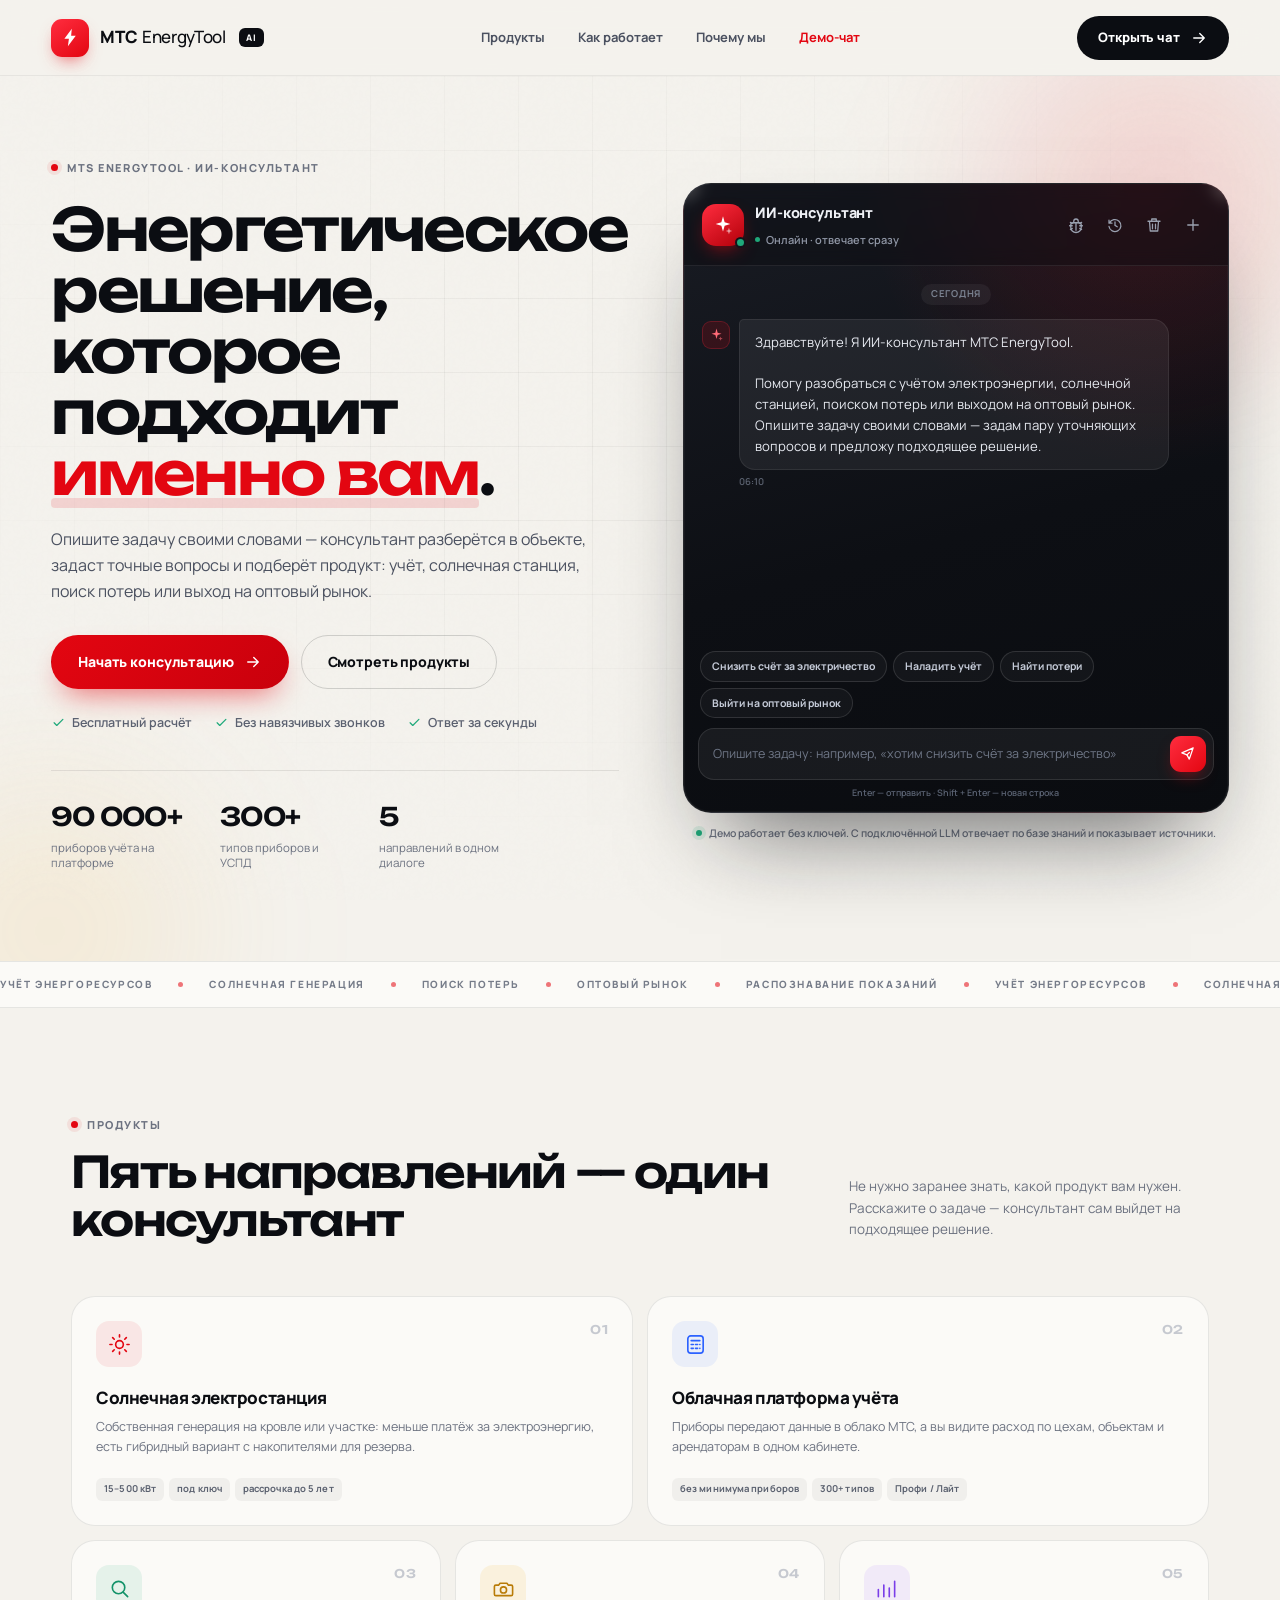
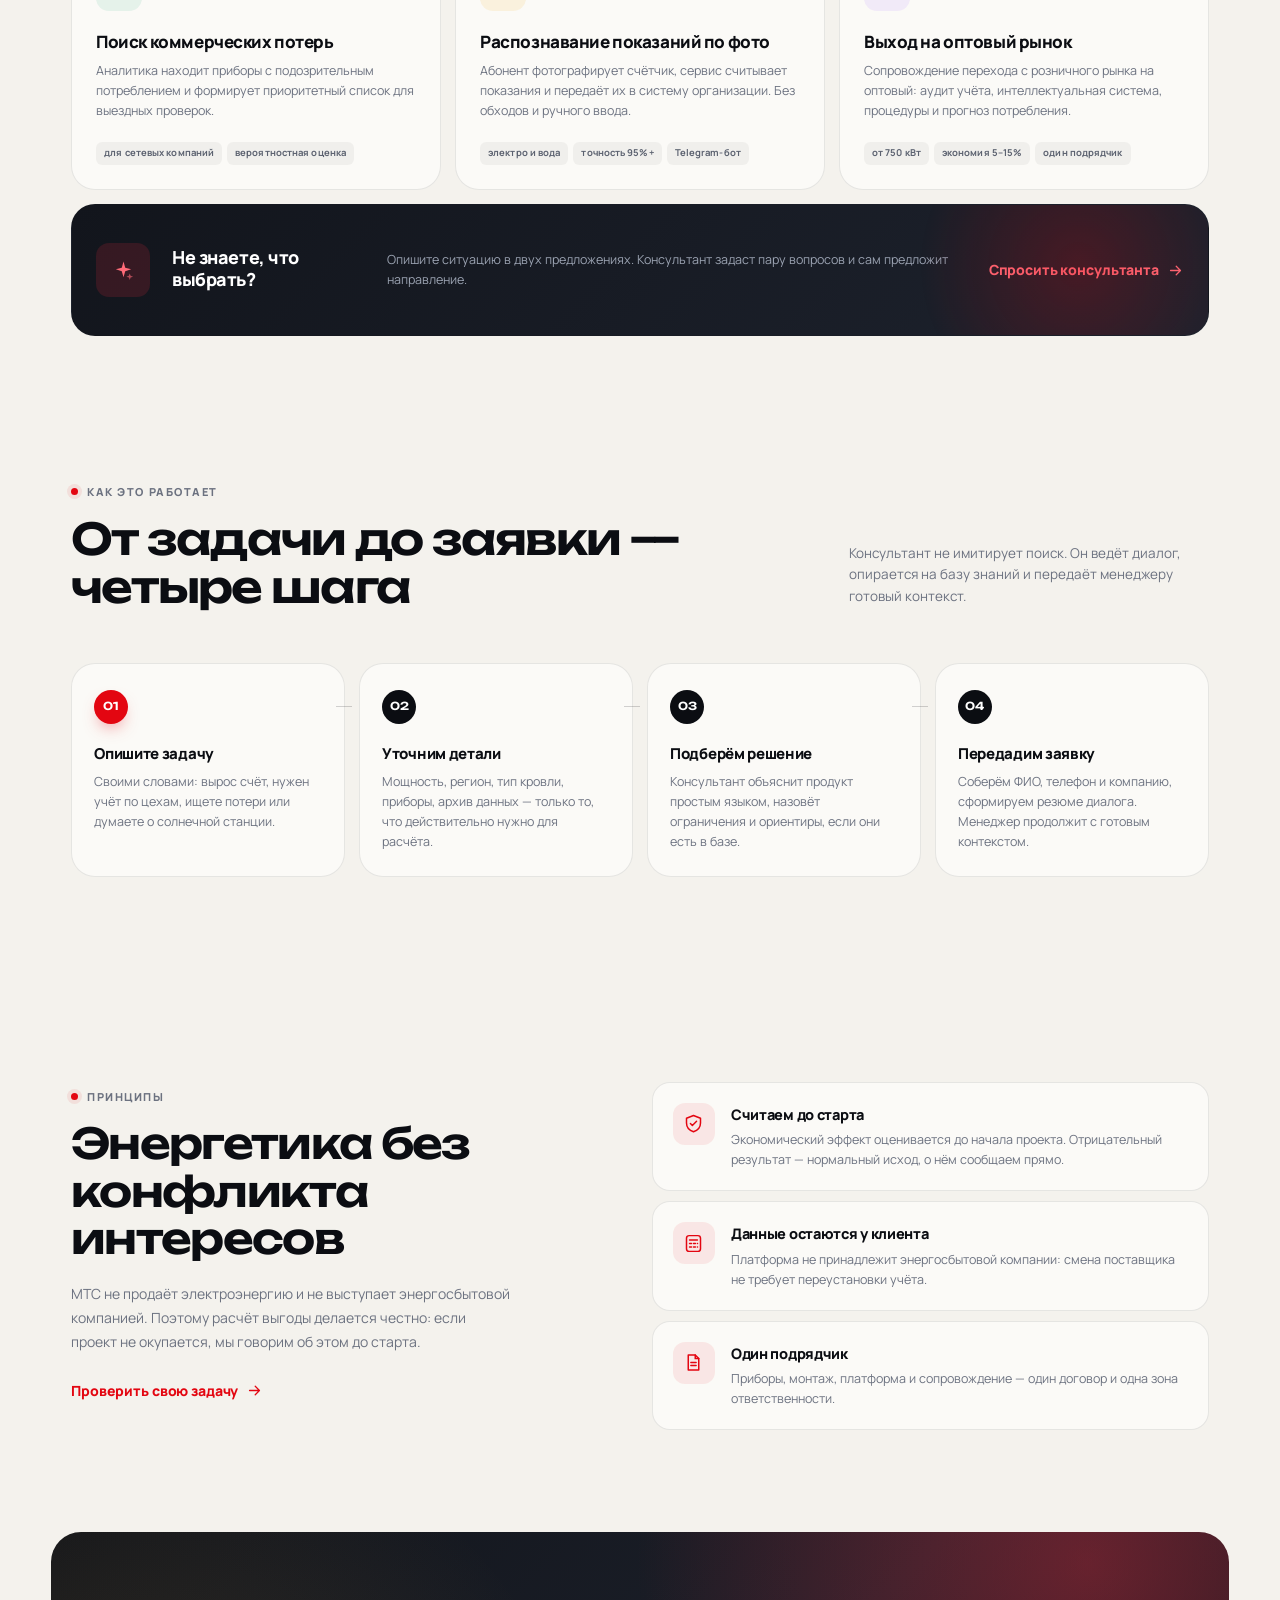
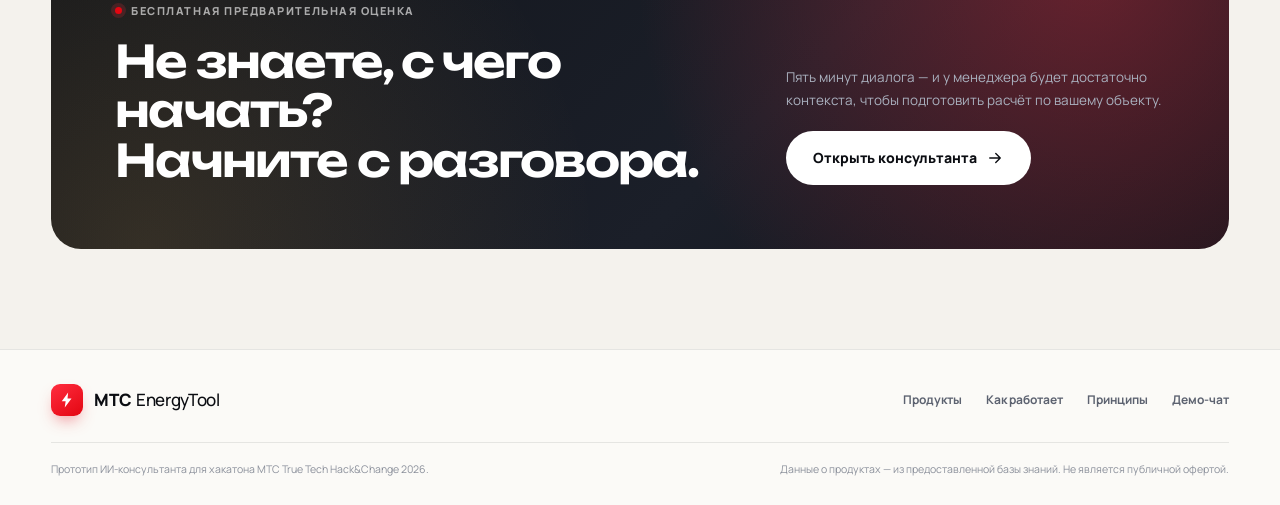
==== static/index.html @ efbfbfdb "feat: context-aware lead escalation (needs_specialist) + clear-history button + no-cache headers for" ====
<!DOCTYPE html>
<html lang="ru">
<head>
  <meta charset="UTF-8" />
  <meta name="viewport" content="width=device-width, initial-scale=1.0" />
  <meta name="theme-color" content="#0b0d12" />
  <meta name="description" content="ИИ-консультант МТС EnergyTool: подберёт решение по учёту, солнечной генерации, потерям и оптовому рынку и передаст заявку инженеру." />
  <title>МТС EnergyTool — ИИ-консультант для сайта</title>
  <link rel="preconnect" href="https://fonts.googleapis.com" />
  <link rel="preconnect" href="https://fonts.gstatic.com" crossorigin />
  <link href="https://fonts.googleapis.com/css2?family=Manrope:wght@400;500;600;700;800&family=Unbounded:wght@500;600;700&display=swap" rel="stylesheet" />
  <link rel="stylesheet" href="/static/styles.css?v=2" />
  <link rel="icon" href="data:image/svg+xml,%3Csvg xmlns='http://www.w3.org/2000/svg' viewBox='0 0 64 64'%3E%3Crect width='64' height='64' rx='16' fill='%23E30611'/%3E%3Cpath d='M35 10 18 36h11l-2 18 19-28H34l1-16Z' fill='white'/%3E%3C/svg%3E" />
</head>
<body>
  <svg class="svg-sprite" aria-hidden="true">
    <symbol id="i-spark" viewBox="0 0 24 24"><path d="M12 2.5 13.8 9l6.2 1.8-6.2 1.9L12 19l-1.8-6.3L4 10.8 10.2 9 12 2.5Z" fill="currentColor"/><path d="m18.5 15 .9 2.6 2.6.9-2.6.9-.9 2.6-.9-2.6-2.6-.9 2.6-.9.9-2.6Z" fill="currentColor" opacity=".6"/></symbol>
    <symbol id="i-arrow" viewBox="0 0 24 24"><path d="M5 12h14M13 6l6 6-6 6" fill="none" stroke="currentColor" stroke-width="1.8" stroke-linecap="round" stroke-linejoin="round"/></symbol>
    <symbol id="i-send" viewBox="0 0 24 24"><path d="m4 11 16-7-5.5 16-3.2-6.1L4 11Z" fill="none" stroke="currentColor" stroke-width="1.8" stroke-linejoin="round"/><path d="m11.3 13.9 3.4-3.4" fill="none" stroke="currentColor" stroke-width="1.8" stroke-linecap="round"/></symbol>
    <symbol id="i-sun" viewBox="0 0 24 24"><circle cx="12" cy="12" r="4" fill="none" stroke="currentColor" stroke-width="1.7"/><path d="M12 2v2.2M12 19.8V22M2 12h2.2M19.8 12H22M4.9 4.9l1.6 1.6M17.5 17.5l1.6 1.6M19.1 4.9l-1.6 1.6M6.5 17.5l-1.6 1.6" fill="none" stroke="currentColor" stroke-width="1.7" stroke-linecap="round"/></symbol>
    <symbol id="i-meter" viewBox="0 0 24 24"><rect x="4" y="3" width="16" height="18" rx="3" fill="none" stroke="currentColor" stroke-width="1.7"/><path d="M7.5 8h9M7.5 12h2.2M12 12h2.2M16.5 12h.1M7.5 16h2.2M12 16h2.2M16.5 16h.1" fill="none" stroke="currentColor" stroke-width="1.7" stroke-linecap="round"/></symbol>
    <symbol id="i-search" viewBox="0 0 24 24"><circle cx="11" cy="11" r="6.5" fill="none" stroke="currentColor" stroke-width="1.7"/><path d="m16 16 4.5 4.5" fill="none" stroke="currentColor" stroke-width="1.7" stroke-linecap="round"/></symbol>
    <symbol id="i-camera" viewBox="0 0 24 24"><path d="M4 8.5h3l1.4-2h7.2l1.4 2h3a1.5 1.5 0 0 1 1.5 1.5v8A1.5 1.5 0 0 1 20 19.5H4A1.5 1.5 0 0 1 2.5 18v-8A1.5 1.5 0 0 1 4 8.5Z" fill="none" stroke="currentColor" stroke-width="1.7" stroke-linejoin="round"/><circle cx="12" cy="13.5" r="3.2" fill="none" stroke="currentColor" stroke-width="1.7"/></symbol>
    <symbol id="i-market" viewBox="0 0 24 24"><path d="M3.5 20.5V13M9.2 20.5V8.5M14.9 20.5v-9M20.5 20.5V4.5" fill="none" stroke="currentColor" stroke-width="1.7" stroke-linecap="round"/></symbol>
    <symbol id="i-shield" viewBox="0 0 24 24"><path d="M12 2.8 20 6v5.4c0 5-3.2 8.4-8 10-4.8-1.6-8-5-8-10V6l8-3.2Z" fill="none" stroke="currentColor" stroke-width="1.7" stroke-linejoin="round"/><path d="m8.5 12 2.2 2.2 4.8-4.8" fill="none" stroke="currentColor" stroke-width="1.7" stroke-linecap="round" stroke-linejoin="round"/></symbol>
    <symbol id="i-clock" viewBox="0 0 24 24"><circle cx="12" cy="12" r="8.5" fill="none" stroke="currentColor" stroke-width="1.7"/><path d="M12 7.5V12l3 2" fill="none" stroke="currentColor" stroke-width="1.7" stroke-linecap="round"/></symbol>
    <symbol id="i-plus" viewBox="0 0 24 24"><path d="M12 5v14M5 12h14" fill="none" stroke="currentColor" stroke-width="1.8" stroke-linecap="round"/></symbol>
    <symbol id="i-bug" viewBox="0 0 24 24"><path d="M8 9h8a3 3 0 0 1 3 3v3a7 7 0 0 1-14 0v-3a3 3 0 0 1 3-3Z" fill="none" stroke="currentColor" stroke-width="1.7"/><path d="M9 9V7a3 3 0 0 1 6 0v2M3.5 13H7M17 13h3.5M4.5 8.5 7 10M19.5 8.5 17 10M4.5 18 7 16.5M19.5 18 17 16.5M12 9v10" fill="none" stroke="currentColor" stroke-width="1.7" stroke-linecap="round"/></symbol>
    <symbol id="i-history" viewBox="0 0 24 24"><path d="M4 5.5v4h4M4.6 9.5A8 8 0 1 1 4 14" fill="none" stroke="currentColor" stroke-width="1.7" stroke-linecap="round" stroke-linejoin="round"/><path d="M12 8v4.5l3 1.8" fill="none" stroke="currentColor" stroke-width="1.7" stroke-linecap="round"/></symbol>
    <symbol id="i-close" viewBox="0 0 24 24"><path d="m6 6 12 12M18 6 6 18" fill="none" stroke="currentColor" stroke-width="1.8" stroke-linecap="round"/></symbol>
    <symbol id="i-check" viewBox="0 0 24 24"><path d="m5 12.5 4.2 4.2L19 7" fill="none" stroke="currentColor" stroke-width="2" stroke-linecap="round" stroke-linejoin="round"/></symbol>
    <symbol id="i-doc" viewBox="0 0 24 24"><path d="M6 3.5h8l4 4v13H6v-17Z" fill="none" stroke="currentColor" stroke-width="1.7" stroke-linejoin="round"/><path d="M14 3.5v4h4M9 12h6M9 15.5h6" fill="none" stroke="currentColor" stroke-width="1.7" stroke-linecap="round"/></symbol>
    <symbol id="i-bolt" viewBox="0 0 24 24"><path d="M13.5 2 5 13.5h5.2L9 22l9-12h-5.3L13.5 2Z" fill="currentColor"/></symbol>
<symbol id="i-trash" viewBox="0 0 24 24"><path d="M4 7h16M9 7V4h6v3M6 7l1 13h10l1-13M10 11v6M14 11v6" fill="none" stroke="currentColor" stroke-width="1.7" stroke-linecap="round" stroke-linejoin="round"/></symbol>
  </svg>

  <div class="noise" aria-hidden="true"></div>

  <header class="topbar">
    <a class="brand" href="#top" aria-label="МТС EnergyTool — на главную">
      <span class="brand-mark"><svg class="icon"><use href="#i-bolt"></use></svg></span>
      <span class="brand-text"><b>МТС</b><span>EnergyTool</span></span>
      <span class="brand-badge">AI</span>
    </a>
    <nav class="nav" aria-label="Основная навигация">
      <a href="#products">Продукты</a>
      <a href="#how">Как работает</a>
      <a href="#why">Почему мы</a>
      <a href="#chat" class="nav-chat-link">Демо-чат</a>
    </nav>
    <a class="btn btn-small btn-dark" href="#chat" data-focus-chat>Открыть чат <svg class="icon"><use href="#i-arrow"></use></svg></a>
  </header>

  <main id="top">
    <section class="hero">
      <div class="hero-glow hero-glow-a" aria-hidden="true"></div>
      <div class="hero-glow hero-glow-b" aria-hidden="true"></div>
      <div class="hero-inner">
        <div class="hero-copy">
          <div class="eyebrow"><span class="eyebrow-dot"></span> MTS ENERGYTOOL · ИИ-КОНСУЛЬТАНТ</div>
          <h1>Энергетическое решение, которое подходит <em>именно вам</em>.</h1>
          <p class="hero-lead">
            Опишите задачу своими словами — консультант разберётся в объекте, задаст точные вопросы
            и подберёт продукт: учёт, солнечная станция, поиск потерь или выход на оптовый рынок.
          </p>
          <div class="hero-actions">
            <button class="btn btn-primary" data-focus-chat>Начать консультацию <svg class="icon"><use href="#i-arrow"></use></svg></button>
            <a class="btn btn-ghost" href="#products">Смотреть продукты</a>
          </div>
          <div class="hero-trust">
            <span><svg class="icon"><use href="#i-check"></use></svg> Бесплатный расчёт</span>
            <span><svg class="icon"><use href="#i-check"></use></svg> Без навязчивых звонков</span>
            <span><svg class="icon"><use href="#i-check"></use></svg> Ответ за секунды</span>
          </div>
          <div class="hero-stats">
            <div><b>90 000+</b><span>приборов учёта на платформе</span></div>
            <div><b>300+</b><span>типов приборов и УСПД</span></div>
            <div><b>5</b><span>направлений в одном диалоге</span></div>
          </div>
        </div>

        <div class="hero-chat" id="chat">
          <div class="chat-card" aria-label="Чат с ИИ-консультантом">
            <div class="chat-head">
              <div class="chat-identity">
                <span class="ai-avatar"><svg class="icon"><use href="#i-spark"></use></svg><i class="pulse"></i></span>
                <div>
                  <strong>ИИ-консультант</strong>
                  <span class="chat-status"><i></i> Онлайн · отвечает сразу</span>
                </div>
              </div>
              <div class="chat-tools">
                <button class="icon-btn" id="debugToggle" title="Режим отладки" aria-label="Режим отладки" aria-pressed="false"><svg class="icon"><use href="#i-bug"></use></svg></button>
                <button class="icon-btn" id="historyToggle" title="История диалогов" aria-label="История диалогов"><svg class="icon"><use href="#i-history"></use></svg></button>
                <button class="icon-btn" id="clearHistory" onclick="clearHistoryDialog()" title="Очистить всю историю" aria-label="Очистить историю"><svg class="icon"><use href="#i-trash"></use></svg></button>
                <button class="icon-btn" id="newDialog" title="Новый диалог" aria-label="Новый диалог"><svg class="icon"><use href="#i-plus"></use></svg></button>
              </div>
            </div>

            <div class="debug-panel" id="debugPanel" hidden>
              <div class="debug-row">
                <span class="debug-label">Режим</span><span id="dbgMode" class="debug-value">—</span>
                <span class="debug-label">Ответ</span><span id="dbgLatency" class="debug-value">—</span>
              </div>
              <div class="debug-row">
                <span class="debug-label">Тема</span><span id="dbgIntent" class="debug-value">—</span>
              </div>
              <div class="debug-row debug-slots-row">
                <span class="debug-label">Слоты</span><span id="dbgSlots" class="debug-value">—</span>
              </div>
              <div class="debug-row">
                <span class="debug-label">Модель</span><span id="dbgModel" class="debug-value">—</span>
              </div>
            </div>

            <div class="chat-body" id="chatBody" aria-live="polite">
              <div class="chat-day">Сегодня</div>
            </div>

            <div class="chat-quick" id="quickReplies"></div>

            <form class="chat-input" id="chatForm" autocomplete="off">
              <textarea id="chatInput" rows="1" maxlength="4000" placeholder="Опишите задачу: например, «хотим снизить счёт за электричество»" aria-label="Сообщение"></textarea>
              <button type="submit" class="send-btn" id="sendBtn" aria-label="Отправить сообщение"><svg class="icon"><use href="#i-send"></use></svg></button>
            </form>
            <div class="chat-hint">Enter — отправить · Shift + Enter — новая строка</div>

            <div class="history-drawer" id="historyDrawer" hidden>
              <div class="drawer-head">
                <strong>История диалогов</strong>
<button class="icon-btn" id="historyClose" aria-label="Закрыть историю"><svg class="icon"><use href="#i-close"></use></svg></button>
              </div>
              <div class="drawer-list" id="historyList"></div>
            </div>
          </div>
          <div class="chat-caption">
            <span class="live-dot"></span> Демо работает без ключей. С подключённой LLM отвечает по базе знаний и показывает источники.
          </div>
        </div>
      </div>
    </section>

    <section class="ticker" aria-label="Показатели">
      <div class="ticker-track">
        <span>УЧЁТ ЭНЕРГОРЕСУРСОВ</span><i></i><span>СОЛНЕЧНАЯ ГЕНЕРАЦИЯ</span><i></i><span>ПОИСК ПОТЕРЬ</span><i></i><span>ОПТОВЫЙ РЫНОК</span><i></i><span>РАСПОЗНАВАНИЕ ПОКАЗАНИЙ</span><i></i>
        <span>УЧЁТ ЭНЕРГОРЕСУРСОВ</span><i></i><span>СОЛНЕЧНАЯ ГЕНЕРАЦИЯ</span><i></i><span>ПОИСК ПОТЕРЬ</span><i></i><span>ОПТОВЫЙ РЫНОК</span><i></i><span>РАСПОЗНАВАНИЕ ПОКАЗАНИЙ</span><i></i>
      </div>
    </section>

    <section class="section products" id="products">
      <div class="section-head">
        <div>
          <div class="eyebrow"><span class="eyebrow-dot"></span> ПРОДУКТЫ</div>
          <h2>Пять направлений — один консультант</h2>
        </div>
        <p>Не нужно заранее знать, какой продукт вам нужен. Расскажите о задаче — консультант сам выйдет на подходящее решение.</p>
      </div>
      <div class="product-grid">
        <article class="product-card" data-topic="Солнечная электростанция">
          <div class="product-top"><span class="product-icon icon-sun"><svg class="icon"><use href="#i-sun"></use></svg></span><span class="product-num">01</span></div>
          <h3>Солнечная электростанция</h3>
          <p>Собственная генерация на кровле или участке: меньше платёж за электроэнергию, есть гибридный вариант с накопителями для резерва.</p>
          <div class="product-tags"><span>15–500 кВт</span><span>под ключ</span><span>рассрочка до 5 лет</span></div>
        </article>
        <article class="product-card" data-topic="Облачная платформа учёта">
          <div class="product-top"><span class="product-icon icon-meter"><svg class="icon"><use href="#i-meter"></use></svg></span><span class="product-num">02</span></div>
          <h3>Облачная платформа учёта</h3>
          <p>Приборы передают данные в облако МТС, а вы видите расход по цехам, объектам и арендаторам в одном кабинете.</p>
          <div class="product-tags"><span>без минимума приборов</span><span>300+ типов</span><span>Профи / Лайт</span></div>
        </article>
        <article class="product-card" data-topic="Поиск коммерческих потерь">
          <div class="product-top"><span class="product-icon icon-loss"><svg class="icon"><use href="#i-search"></use></svg></span><span class="product-num">03</span></div>
          <h3>Поиск коммерческих потерь</h3>
          <p>Аналитика находит приборы с подозрительным потреблением и формирует приоритетный список для выездных проверок.</p>
          <div class="product-tags"><span>для сетевых компаний</span><span>вероятностная оценка</span></div>
        </article>
        <article class="product-card" data-topic="Распознавание показаний по фото">
          <div class="product-top"><span class="product-icon icon-photo"><svg class="icon"><use href="#i-camera"></use></svg></span><span class="product-num">04</span></div>
          <h3>Распознавание показаний по фото</h3>
          <p>Абонент фотографирует счётчик, сервис считывает показания и передаёт их в систему организации. Без обходов и ручного ввода.</p>
          <div class="product-tags"><span>электро и вода</span><span>точность 95%+</span><span>Telegram-бот</span></div>
        </article>
        <article class="product-card product-card-wide" data-topic="Выход на оптовый рынок">
          <div class="product-top"><span class="product-icon icon-market"><svg class="icon"><use href="#i-market"></use></svg></span><span class="product-num">05</span></div>
          <h3>Выход на оптовый рынок</h3>
          <p>Сопровождение перехода с розничного рынка на оптовый: аудит учёта, интеллектуальная система, процедуры и прогноз потребления.</p>
          <div class="product-tags"><span>от 750 кВт</span><span>экономия 5–15%</span><span>один подрядчик</span></div>
        </article>
        <article class="product-card product-card-accent" data-topic="Помогите выбрать решение">
          <div class="product-top"><span class="product-icon"><svg class="icon"><use href="#i-spark"></use></svg></span></div>
          <h3>Не знаете, что выбрать?</h3>
          <p>Опишите ситуацию в двух предложениях. Консультант задаст пару вопросов и сам предложит направление.</p>
          <button class="text-link" data-focus-chat>Спросить консультанта <svg class="icon"><use href="#i-arrow"></use></svg></button>
        </article>
      </div>
    </section>

    <section class="section how" id="how">
      <div class="section-head">
        <div>
          <div class="eyebrow"><span class="eyebrow-dot"></span> КАК ЭТО РАБОТАЕТ</div>
          <h2>От задачи до заявки — четыре шага</h2>
        </div>
        <p>Консультант не имитирует поиск. Он ведёт диалог, опирается на базу знаний и передаёт менеджеру готовый контекст.</p>
      </div>
      <div class="steps">
        <div class="step">
          <span class="step-num">01</span>
          <h3>Опишите задачу</h3>
          <p>Своими словами: вырос счёт, нужен учёт по цехам, ищете потери или думаете о солнечной станции.</p>
        </div>
        <div class="step">
          <span class="step-num">02</span>
          <h3>Уточним детали</h3>
          <p>Мощность, регион, тип кровли, приборы, архив данных — только то, что действительно нужно для расчёта.</p>
        </div>
        <div class="step">
          <span class="step-num">03</span>
          <h3>Подберём решение</h3>
          <p>Консультант объяснит продукт простым языком, назовёт ограничения и ориентиры, если они есть в базе.</p>
        </div>
        <div class="step">
          <span class="step-num">04</span>
          <h3>Передадим заявку</h3>
          <p>Соберём ФИО, телефон и компанию, сформируем резюме диалога. Менеджер продолжит с готовым контекстом.</p>
        </div>
      </div>
    </section>

    <section class="section why" id="why">
      <div class="why-copy">
        <div class="eyebrow"><span class="eyebrow-dot"></span> ПРИНЦИПЫ</div>
        <h2>Энергетика без конфликта интересов</h2>
        <p class="why-lead">
          МТС не продаёт электроэнергию и не выступает энергосбытовой компанией.
          Поэтому расчёт выгоды делается честно: если проект не окупается, мы говорим об этом до старта.
        </p>
        <a class="text-link" href="#chat" data-focus-chat>Проверить свою задачу <svg class="icon"><use href="#i-arrow"></use></svg></a>
      </div>
      <div class="why-list">
        <div class="why-item">
          <span class="why-icon"><svg class="icon"><use href="#i-shield"></use></svg></span>
          <div><h3>Считаем до старта</h3><p>Экономический эффект оценивается до начала проекта. Отрицательный результат — нормальный исход, о нём сообщаем прямо.</p></div>
        </div>
        <div class="why-item">
          <span class="why-icon"><svg class="icon"><use href="#i-meter"></use></svg></span>
          <div><h3>Данные остаются у клиента</h3><p>Платформа не принадлежит энергосбытовой компании: смена поставщика не требует переустановки учёта.</p></div>
        </div>
        <div class="why-item">
          <span class="why-icon"><svg class="icon"><use href="#i-doc"></use></svg></span>
          <div><h3>Один подрядчик</h3><p>Приборы, монтаж, платформа и сопровождение — один договор и одна зона ответственности.</p></div>
        </div>
      </div>
    </section>

    <section class="cta">
      <div class="cta-inner">
        <div>
          <div class="eyebrow eyebrow-light"><span class="eyebrow-dot"></span> БЕСПЛАТНАЯ ПРЕДВАРИТЕЛЬНАЯ ОЦЕНКА</div>
          <h2>Не знаете, с чего начать?<br />Начните с разговора.</h2>
        </div>
        <div class="cta-side">
          <p>Пять минут диалога — и у менеджера будет достаточно контекста, чтобы подготовить расчёт по вашему объекту.</p>
          <button class="btn btn-light" data-focus-chat>Открыть консультанта <svg class="icon"><use href="#i-arrow"></use></svg></button>
        </div>
      </div>
    </section>
  </main>

  <footer class="footer">
    <div class="footer-top">
      <a class="brand brand-footer" href="#top">
        <span class="brand-mark"><svg class="icon"><use href="#i-bolt"></use></svg></span>
        <span class="brand-text"><b>МТС</b><span>EnergyTool</span></span>
      </a>
      <div class="footer-links">
        <a href="#products">Продукты</a>
        <a href="#how">Как работает</a>
        <a href="#why">Принципы</a>
        <a href="#chat" data-focus-chat>Демо-чат</a>
      </div>
    </div>
    <div class="footer-bottom">
      <span>Прототип ИИ-консультанта для хакатона МТС True Tech Hack&amp;Change 2026.</span>
      <span>Данные о продуктах — из предоставленной базы знаний. Не является публичной офертой.</span>
    </div>
  </footer>

  <div class="toast" id="toast" role="status" aria-live="polite"></div>

  <script src="/static/app.js?v=2" defer></script>
</body>
</html>
---- static/styles.css ----
/* ==========================================================================
   МТС EnergyTool — ИИ-консультант
   Светлый «редакционный» лендинг + тёмный чат-виджет.
   ========================================================================== */

:root {
  --red: #e30611;
  --red-2: #ff2d3f;
  --red-soft: rgba(227, 6, 17, 0.08);
  --ink: #0b0d12;
  --ink-2: #151922;
  --ink-3: #222733;
  --paper: #f4f2ed;
  --paper-2: #fbfaf7;
  --white: #ffffff;
  --muted: #6c7280;
  --muted-2: #9298a5;
  --line: rgba(11, 13, 18, 0.09);
  --line-dark: rgba(255, 255, 255, 0.08);
  --green: #1fa97a;
  --gold: #f2b544;
  --radius: 24px;
  --radius-sm: 14px;
  --shadow: 0 24px 70px -28px rgba(11, 13, 18, 0.28);
  --font: "Manrope", -apple-system, BlinkMacSystemFont, "Segoe UI", sans-serif;
  --display: "Unbounded", "Manrope", -apple-system, sans-serif;
  --max: 1240px;
}

*,
*::before,
*::after {
  box-sizing: border-box;
}

html {
  scroll-behavior: smooth;
}

body {
  margin: 0;
  background: var(--paper);
  color: var(--ink);
  font-family: var(--font);
  font-size: 16px;
  line-height: 1.55;
  -webkit-font-smoothing: antialiased;
  overflow-x: hidden;
}

::selection {
  background: var(--red);
  color: #fff;
}

a {
  color: inherit;
  text-decoration: none;
}

button,
input,
textarea {
  font: inherit;
}

button {
  cursor: pointer;
}

.svg-sprite {
  position: absolute;
  width: 0;
  height: 0;
  overflow: hidden;
}

.icon {
  width: 20px;
  height: 20px;
  display: inline-block;
  flex: none;
  vertical-align: middle;
}

.noise {
  position: fixed;
  inset: 0;
  z-index: 0;
  pointer-events: none;
  opacity: 0.35;
  background-image: url("data:image/svg+xml,%3Csvg viewBox='0 0 180 180' xmlns='http://www.w3.org/2000/svg'%3E%3Cfilter id='n'%3E%3CfeTurbulence type='fractalNoise' baseFrequency='.9' numOctaves='2' stitchTiles='stitch'/%3E%3C/filter%3E%3Crect width='100%25' height='100%25' filter='url(%23n)' opacity='.035'/%3E%3C/svg%3E");
}

/* ---------- Общие элементы ---------- */

.topbar,
main,
.footer {
  position: relative;
  z-index: 1;
}

.eyebrow {
  display: inline-flex;
  align-items: center;
  gap: 9px;
  font-size: 11px;
  font-weight: 800;
  letter-spacing: 0.14em;
  color: var(--muted);
  text-transform: uppercase;
}

.eyebrow-dot {
  width: 7px;
  height: 7px;
  border-radius: 50%;
  background: var(--red);
  box-shadow: 0 0 0 4px var(--red-soft);
}

.eyebrow-light {
  color: rgba(255, 255, 255, 0.62);
}

.eyebrow-light .eyebrow-dot {
  box-shadow: 0 0 0 4px rgba(255, 45, 63, 0.18);
}

.btn {
  display: inline-flex;
  align-items: center;
  justify-content: center;
  gap: 10px;
  height: 54px;
  padding: 0 26px;
  border-radius: 999px;
  border: 1px solid transparent;
  font-size: 14px;
  font-weight: 800;
  letter-spacing: -0.01em;
  transition: transform 0.25s ease, box-shadow 0.25s ease, background 0.25s ease, color 0.25s ease;
  white-space: nowrap;
}

.btn .icon {
  width: 18px;
  height: 18px;
  transition: transform 0.25s ease;
}

.btn:hover .icon {
  transform: translateX(3px);
}

.btn-primary {
  background: linear-gradient(135deg, var(--red), #c9000c);
  color: #fff;
  box-shadow: 0 14px 30px -12px rgba(227, 6, 17, 0.65);
}

.btn-primary:hover {
  transform: translateY(-2px);
  box-shadow: 0 20px 38px -14px rgba(227, 6, 17, 0.7);
}

.btn-dark {
  background: var(--ink);
  color: #fff;
}

.btn-dark:hover {
  background: var(--ink-3);
  transform: translateY(-2px);
}

.btn-light {
  background: #fff;
  color: var(--ink);
}

.btn-light:hover {
  transform: translateY(-2px);
  box-shadow: 0 18px 40px -18px rgba(0, 0, 0, 0.5);
}

.btn-ghost {
  background: transparent;
  border-color: rgba(11, 13, 18, 0.16);
  color: var(--ink);
}

.btn-ghost:hover {
  background: rgba(11, 13, 18, 0.04);
  border-color: rgba(11, 13, 18, 0.3);
}

.btn-small {
  height: 44px;
  padding: 0 20px;
  font-size: 13px;
}

.text-link {
  display: inline-flex;
  align-items: center;
  gap: 8px;
  border: 0;
  background: none;
  padding: 0;
  color: var(--red);
  font-size: 14px;
  font-weight: 800;
  letter-spacing: -0.01em;
}

.text-link .icon {
  width: 17px;
  height: 17px;
  transition: transform 0.25s ease;
}

.text-link:hover .icon {
  transform: translateX(4px);
}

/* ---------- Шапка ---------- */

.topbar {
  position: sticky;
  top: 0;
  z-index: 50;
  display: flex;
  align-items: center;
  justify-content: space-between;
  gap: 24px;
  height: 76px;
  padding: 0 clamp(20px, 4vw, 56px);
  background: rgba(244, 242, 237, 0.78);
  backdrop-filter: blur(18px);
  border-bottom: 1px solid rgba(11, 13, 18, 0.06);
}

.brand {
  display: inline-flex;
  align-items: center;
  gap: 11px;
  min-width: 0;
}

.brand-mark {
  width: 38px;
  height: 38px;
  border-radius: 11px;
  display: grid;
  place-items: center;
  background: linear-gradient(145deg, var(--red-2), var(--red));
  color: #fff;
  box-shadow: 0 8px 18px -8px rgba(227, 6, 17, 0.8);
}

.brand-mark .icon {
  width: 21px;
  height: 21px;
}

.brand-text {
  display: inline-flex;
  align-items: baseline;
  gap: 5px;
  font-size: 17px;
  letter-spacing: -0.02em;
}

.brand-text b {
  font-weight: 800;
}

.brand-text span {
  font-weight: 500;
  color: var(--ink);
}

.brand-badge {
  margin-left: 2px;
  padding: 3px 7px;
  border-radius: 6px;
  background: var(--ink);
  color: #fff;
  font-size: 9px;
  font-weight: 800;
  letter-spacing: 0.12em;
}

.nav {
  display: flex;
  align-items: center;
  gap: clamp(18px, 2.6vw, 38px);
  font-size: 13px;
  font-weight: 700;
  color: #4b5160;
}

.nav a {
  position: relative;
  transition: color 0.2s ease;
}

.nav a::after {
  content: "";
  position: absolute;
  left: 0;
  bottom: -6px;
  width: 0;
  height: 2px;
  border-radius: 2px;
  background: var(--red);
  transition: width 0.25s ease;
}

.nav a:hover {
  color: var(--ink);
}

.nav a:hover::after {
  width: 100%;
}

.nav-chat-link {
  color: var(--red);
}

/* ---------- Hero ---------- */

.hero {
  position: relative;
  overflow: hidden;
  padding: clamp(46px, 6vw, 86px) clamp(20px, 4vw, 56px) clamp(56px, 7vw, 96px);
}

.hero::before {
  content: "";
  position: absolute;
  inset: 0;
  background-image:
    linear-gradient(rgba(11, 13, 18, 0.045) 1px, transparent 1px),
    linear-gradient(90deg, rgba(11, 13, 18, 0.045) 1px, transparent 1px);
  background-size: 74px 74px;
  mask-image: radial-gradient(ellipse 80% 70% at 50% 35%, #000 20%, transparent 75%);
  pointer-events: none;
}

.hero-glow {
  position: absolute;
  border-radius: 50%;
  filter: blur(70px);
  pointer-events: none;
}

.hero-glow-a {
  width: 520px;
  height: 520px;
  right: -140px;
  top: -140px;
  background: radial-gradient(circle, rgba(227, 6, 17, 0.18), transparent 65%);
}

.hero-glow-b {
  width: 460px;
  height: 460px;
  left: -180px;
  bottom: -200px;
  background: radial-gradient(circle, rgba(242, 181, 68, 0.18), transparent 65%);
}

.hero-inner {
  position: relative;
  max-width: var(--max);
  margin: 0 auto;
  display: grid;
  grid-template-columns: minmax(0, 1.02fr) minmax(0, 0.98fr);
  gap: clamp(36px, 5vw, 72px);
  align-items: center;
}

.hero-copy {
  max-width: 660px;
}

.hero h1 {
  margin: 20px 0 22px;
  font-family: var(--display);
  font-size: clamp(38px, 4.6vw, 66px);
  font-weight: 600;
  line-height: 1.04;
  letter-spacing: -0.045em;
}

.hero h1 em {
  position: relative;
  font-style: normal;
  color: var(--red);
  white-space: nowrap;
}

.hero h1 em::after {
  content: "";
  position: absolute;
  left: 0;
  right: 0;
  bottom: 0.02em;
  height: 0.18em;
  background: rgba(227, 6, 17, 0.13);
  z-index: -1;
  border-radius: 4px;
}

.hero-lead {
  max-width: 540px;
  margin: 0 0 30px;
  color: #4b5160;
  font-size: clamp(15px, 1.25vw, 17px);
  line-height: 1.65;
}

.hero-actions {
  display: flex;
  flex-wrap: wrap;
  gap: 12px;
}

.hero-trust {
  display: flex;
  flex-wrap: wrap;
  gap: 16px 22px;
  margin-top: 24px;
  color: #5b6170;
  font-size: 12.5px;
  font-weight: 600;
}

.hero-trust span {
  display: inline-flex;
  align-items: center;
  gap: 6px;
}

.hero-trust .icon {
  width: 15px;
  height: 15px;
  color: var(--green);
}

.hero-stats {
  display: flex;
  gap: clamp(22px, 3vw, 40px);
  margin-top: 38px;
  padding-top: 26px;
  border-top: 1px solid var(--line);
}

.hero-stats div {
  display: flex;
  flex-direction: column;
  gap: 3px;
}

.hero-stats b {
  font-family: var(--display);
  font-size: clamp(20px, 2vw, 27px);
  font-weight: 600;
  letter-spacing: -0.03em;
}

.hero-stats span {
  max-width: 120px;
  color: var(--muted);
  font-size: 11.5px;
  line-height: 1.35;
}

/* ---------- Чат ---------- */

.hero-chat {
  position: relative;
  min-width: 0;
}

.chat-card {
  position: relative;
  display: flex;
  flex-direction: column;
  height: clamp(590px, 70vh, 690px);
  border-radius: 28px;
  background:
    radial-gradient(circle at 85% 0%, rgba(227, 6, 17, 0.16), transparent 36%),
    linear-gradient(165deg, #191c24 0%, #0d0f14 55%, #0a0c10 100%);
  border: 1px solid rgba(255, 255, 255, 0.1);
  box-shadow:
    0 50px 90px -38px rgba(11, 13, 18, 0.62),
    0 0 0 1px rgba(255, 255, 255, 0.03) inset;
  color: #eef0f5;
  overflow: hidden;
  isolation: isolate;
}

.chat-card::before {
  content: "";
  position: absolute;
  inset: 0;
  background-image: radial-gradient(rgba(255, 255, 255, 0.12) 0.6px, transparent 0.6px);
  background-size: 18px 18px;
  opacity: 0.18;
  pointer-events: none;
}

.chat-head {
  position: relative;
  z-index: 2;
  display: flex;
  align-items: center;
  justify-content: space-between;
  gap: 14px;
  padding: 18px 18px 16px;
  border-bottom: 1px solid var(--line-dark);
  background: rgba(10, 12, 16, 0.4);
  backdrop-filter: blur(8px);
}

.chat-identity {
  display: flex;
  align-items: center;
  gap: 11px;
  min-width: 0;
}

.ai-avatar {
  position: relative;
  width: 42px;
  height: 42px;
  border-radius: 14px;
  display: grid;
  place-items: center;
  background: linear-gradient(145deg, var(--red-2), #b3000a);
  color: #fff;
  box-shadow: 0 8px 20px -8px rgba(227, 6, 17, 0.8);
  flex: none;
}

.ai-avatar .icon {
  width: 22px;
  height: 22px;
}

.pulse {
  position: absolute;
  right: -2px;
  bottom: -2px;
  width: 11px;
  height: 11px;
  border-radius: 50%;
  background: var(--green);
  border: 2.5px solid #12151b;
  box-shadow: 0 0 0 0 rgba(31, 169, 122, 0.5);
  animation: pulse 2.4s infinite;
}

@keyframes pulse {
  0% { box-shadow: 0 0 0 0 rgba(31, 169, 122, 0.45); }
  70% { box-shadow: 0 0 0 8px rgba(31, 169, 122, 0); }
  100% { box-shadow: 0 0 0 0 rgba(31, 169, 122, 0); }
}

.chat-identity strong {
  display: block;
  font-size: 14.5px;
  font-weight: 800;
  letter-spacing: -0.01em;
}

.chat-status {
  display: inline-flex;
  align-items: center;
  gap: 6px;
  margin-top: 2px;
  color: #8f96a5;
  font-size: 11px;
  font-weight: 600;
}

.chat-status i {
  width: 5px;
  height: 5px;
  border-radius: 50%;
  background: var(--green);
}

.chat-tools {
  display: flex;
  align-items: center;
  gap: 5px;
}

.icon-btn {
  width: 34px;
  height: 34px;
  display: grid;
  place-items: center;
  border: 1px solid transparent;
  border-radius: 10px;
  background: transparent;
  color: #9aa1b0;
  transition: background 0.2s ease, color 0.2s ease, border-color 0.2s ease;
}

.icon-btn .icon {
  width: 18px;
  height: 18px;
}

.icon-btn:hover {
  background: rgba(255, 255, 255, 0.07);
  color: #fff;
}

.icon-btn.is-active {
  background: rgba(227, 6, 17, 0.18);
  border-color: rgba(255, 45, 63, 0.35);
  color: #ff6b78;
}

/* Отладочная панель */

.debug-panel {
  position: relative;
  z-index: 2;
  display: grid;
  gap: 7px;
  padding: 13px 18px;
  background: rgba(31, 169, 122, 0.07);
  border-bottom: 1px solid rgba(31, 169, 122, 0.18);
  font-size: 11px;
}

.debug-panel[hidden] {
  display: none;
}

.debug-row {
  display: flex;
  align-items: baseline;
  gap: 9px;
  flex-wrap: wrap;
}

.debug-label {
  min-width: 52px;
  color: #7f8798;
  font-size: 9.5px;
  font-weight: 800;
  letter-spacing: 0.08em;
  text-transform: uppercase;
}

.debug-value {
  color: #c9f5e4;
  font-family: "SFMono-Regular", Consolas, monospace;
  font-size: 10.5px;
  word-break: break-word;
}

.debug-slots-row .debug-value {
  color: #a9b3c4;
}

/* Лента сообщений */

.chat-body {
  position: relative;
  z-index: 1;
  flex: 1;
  overflow-y: auto;
  padding: 18px 18px 10px;
  display: flex;
  flex-direction: column;
  gap: 14px;
  scrollbar-width: thin;
  scrollbar-color: rgba(255, 255, 255, 0.16) transparent;
}

.chat-body::-webkit-scrollbar {
  width: 5px;
}

.chat-body::-webkit-scrollbar-thumb {
  background: rgba(255, 255, 255, 0.16);
  border-radius: 4px;
}

.chat-day {
  align-self: center;
  padding: 3px 10px;
  border-radius: 999px;
  background: rgba(255, 255, 255, 0.05);
  color: #79808f;
  font-size: 9.5px;
  font-weight: 700;
  letter-spacing: 0.08em;
  text-transform: uppercase;
}

.msg {
  display: flex;
  gap: 9px;
  max-width: 92%;
  animation: msgIn 0.32s cubic-bezier(0.2, 0.8, 0.2, 1);
}

@keyframes msgIn {
  from { opacity: 0; transform: translateY(8px); }
  to { opacity: 1; transform: translateY(0); }
}

.msg-bot {
  align-self: flex-start;
}

.msg-user {
  align-self: flex-end;
  flex-direction: row-reverse;
}

.msg-avatar {
  width: 28px;
  height: 28px;
  border-radius: 9px;
  display: grid;
  place-items: center;
  flex: none;
  margin-top: 2px;
  background: rgba(227, 6, 17, 0.16);
  border: 1px solid rgba(255, 45, 63, 0.24);
  color: #ff6b78;
}

.msg-avatar .icon {
  width: 15px;
  height: 15px;
}

.msg-content {
  min-width: 0;
}

.bubble {
  padding: 12px 15px;
  border-radius: 16px;
  font-size: 13.2px;
  line-height: 1.58;
  white-space: pre-wrap;
  overflow-wrap: anywhere;
}

.msg-bot .bubble {
  background: rgba(255, 255, 255, 0.065);
  border: 1px solid rgba(255, 255, 255, 0.075);
  border-top-left-radius: 5px;
  color: #e6e9f0;
}

.msg-user .bubble {
  background: linear-gradient(135deg, #e30611, #bd000b);
  border-top-right-radius: 5px;
  color: #fff;
  box-shadow: 0 10px 24px -12px rgba(227, 6, 17, 0.7);
}

.msg-meta {
  display: flex;
  align-items: center;
  gap: 8px;
  margin-top: 5px;
  color: #6e7686;
  font-size: 9.5px;
  font-weight: 600;
}

.msg-user .msg-meta {
  justify-content: flex-end;
}

.msg-time {
  opacity: 0.8;
}

.source-toggle {
  display: inline-flex;
  align-items: center;
  gap: 4px;
  border: 1px solid rgba(255, 255, 255, 0.1);
  border-radius: 6px;
  background: rgba(255, 255, 255, 0.04);
  color: #9aa2b2;
  padding: 2px 6px;
  font-size: 9px;
  font-weight: 700;
  transition: background 0.2s ease, color 0.2s ease;
}

.source-toggle:hover {
  background: rgba(255, 255, 255, 0.09);
  color: #fff;
}

.source-toggle .icon {
  width: 11px;
  height: 11px;
}

.sources-box {
  display: none;
  margin-top: 8px;
  padding: 9px 10px;
  border-radius: 10px;
  background: rgba(0, 0, 0, 0.28);
  border: 1px solid rgba(255, 255, 255, 0.06);
  font-size: 10px;
}

.sources-box.is-open {
  display: block;
  animation: msgIn 0.2s ease;
}

.source-item {
  padding: 6px 0;
  border-bottom: 1px dashed rgba(255, 255, 255, 0.08);
}

.source-item:last-child {
  border-bottom: 0;
  padding-bottom: 0;
}

.source-item:first-child {
  padding-top: 0;
}

.source-head {
  display: flex;
  justify-content: space-between;
  gap: 8px;
  color: #c7cede;
  font-weight: 700;
  line-height: 1.35;
}

.source-score {
  flex: none;
  color: #57d3a6;
  font-family: Consolas, monospace;
  font-size: 9px;
}

.source-file {
  margin-top: 2px;
  color: #6f788a;
  font-family: Consolas, monospace;
  font-size: 8.5px;
}

.source-excerpt {
  margin-top: 4px;
  color: #8f98aa;
  line-height: 1.45;
}

/* Индикатор набора */

.typing {
  display: inline-flex;
  gap: 4px;
  align-items: center;
  padding: 4px 2px;
}

.typing i {
  width: 5px;
  height: 5px;
  border-radius: 50%;
  background: #8b93a4;
  animation: typing 1.2s infinite ease-in-out;
}

.typing i:nth-child(2) { animation-delay: 0.15s; }
.typing i:nth-child(3) { animation-delay: 0.3s; }

@keyframes typing {
  0%, 60%, 100% { transform: translateY(0); opacity: 0.45; }
  30% { transform: translateY(-4px); opacity: 1; }
}

/* Быстрые ответы */

.chat-quick {
  position: relative;
  z-index: 2;
  display: flex;
  flex-wrap: wrap;
  gap: 6px;
  padding: 8px 16px 2px;
}

.chat-quick:empty {
  display: none;
}

.quick-chip {
  padding: 6px 11px;
  border-radius: 999px;
  border: 1px solid rgba(255, 255, 255, 0.12);
  background: rgba(255, 255, 255, 0.035);
  color: #c4cad7;
  font-size: 10.5px;
  font-weight: 700;
  transition: background 0.2s ease, border-color 0.2s ease, color 0.2s ease;
}

.quick-chip:hover {
  background: rgba(227, 6, 17, 0.14);
  border-color: rgba(255, 45, 63, 0.4);
  color: #fff;
}

/* Поле ввода */

.chat-input {
  position: relative;
  z-index: 2;
  display: flex;
  align-items: flex-end;
  gap: 8px;
  margin: 8px 14px 0;
  padding: 7px 7px 7px 14px;
  border-radius: 16px;
  background: rgba(255, 255, 255, 0.055);
  border: 1px solid rgba(255, 255, 255, 0.1);
  transition: border-color 0.2s ease, background 0.2s ease;
}

.chat-input:focus-within {
  border-color: rgba(255, 45, 63, 0.45);
  background: rgba(255, 255, 255, 0.075);
}

.chat-input textarea {
  flex: 1;
  min-height: 34px;
  max-height: 108px;
  padding: 7px 0;
  border: 0;
  outline: 0;
  resize: none;
  background: transparent;
  color: #eef0f5;
  font-size: 12.5px;
  line-height: 1.5;
}

.chat-input textarea::placeholder {
  color: #6f7787;
}

.send-btn {
  width: 36px;
  height: 36px;
  flex: none;
  border: 0;
  border-radius: 11px;
  display: grid;
  place-items: center;
  background: linear-gradient(135deg, var(--red-2), var(--red));
  color: #fff;
  box-shadow: 0 8px 18px -8px rgba(227, 6, 17, 0.8);
  transition: transform 0.2s ease, filter 0.2s ease;
}

.send-btn:hover {
  transform: translateY(-1px);
  filter: brightness(1.08);
}

.send-btn:disabled {
  opacity: 0.45;
  cursor: not-allowed;
  transform: none;
}

.send-btn .icon {
  width: 17px;
  height: 17px;
}

.chat-hint {
  position: relative;
  z-index: 2;
  padding: 6px 18px 12px;
  color: #596171;
  font-size: 9px;
  font-weight: 600;
  text-align: center;
}

.chat-caption {
  display: flex;
  align-items: center;
  justify-content: center;
  gap: 7px;
  margin-top: 12px;
  color: var(--muted);
  font-size: 10.5px;
  font-weight: 600;
  text-align: center;
}

.live-dot {
  width: 6px;
  height: 6px;
  border-radius: 50%;
  background: var(--green);
  box-shadow: 0 0 0 4px rgba(31, 169, 122, 0.12);
  flex: none;
}

/* Форма заявки внутри чата */

.lead-card {
  margin-top: 8px;
  padding: 14px;
  border-radius: 14px;
  background: linear-gradient(155deg, rgba(255, 255, 255, 0.08), rgba(255, 255, 255, 0.03));
  border: 1px solid rgba(255, 255, 255, 0.12);
}

.lead-title {
  display: flex;
  align-items: center;
  gap: 7px;
  margin-bottom: 4px;
  color: #fff;
  font-size: 12px;
  font-weight: 800;
}

.lead-title .icon {
  width: 15px;
  height: 15px;
  color: #ff6b78;
}

.lead-sub {
  margin-bottom: 10px;
  color: #8c94a4;
  font-size: 10px;
  line-height: 1.45;
}

.lead-field {
  margin-bottom: 7px;
}

.lead-field input {
  width: 100%;
  height: 34px;
  padding: 0 11px;
  border-radius: 9px;
  border: 1px solid rgba(255, 255, 255, 0.12);
  background: rgba(0, 0, 0, 0.22);
  color: #eef0f5;
  font-size: 11.5px;
  outline: 0;
  transition: border-color 0.2s ease;
}

.lead-field input::placeholder {
  color: #6b7383;
}

.lead-field input:focus {
  border-color: rgba(255, 45, 63, 0.5);
}

.lead-consent {
  display: flex;
  align-items: flex-start;
  gap: 7px;
  margin: 9px 0 10px;
  color: #7e8798;
  font-size: 9px;
  line-height: 1.4;
  cursor: pointer;
}

.lead-consent input {
  width: 13px;
  height: 13px;
  margin: 1px 0 0;
  accent-color: var(--red);
  flex: none;
}

.lead-submit {
  width: 100%;
  height: 36px;
  border: 0;
  border-radius: 9px;
  background: linear-gradient(135deg, var(--red-2), var(--red));
  color: #fff;
  font-size: 11.5px;
  font-weight: 800;
  transition: filter 0.2s ease;
}

.lead-submit:hover {
  filter: brightness(1.08);
}

.lead-submit:disabled {
  opacity: 0.5;
  cursor: not-allowed;
}

.lead-success {
  display: flex;
  gap: 9px;
  padding: 12px;
  border-radius: 12px;
  background: rgba(31, 169, 122, 0.1);
  border: 1px solid rgba(31, 169, 122, 0.26);
  color: #c9f5e4;
  font-size: 11px;
  line-height: 1.5;
}

.lead-success .icon {
  width: 17px;
  height: 17px;
  color: #57d3a6;
  flex: none;
  margin-top: 1px;
}

.summary-details {
  margin-top: 8px;
  color: #9aa3b4;
  font-size: 10px;
}

.summary-details summary {
  cursor: pointer;
  color: #57d3a6;
  font-weight: 700;
}

.summary-details pre {
  margin: 7px 0 0;
  padding: 9px;
  border-radius: 8px;
  background: rgba(0, 0, 0, 0.26);
  color: #c7cede;
  font-family: Consolas, monospace;
  font-size: 9px;
  line-height: 1.5;
  white-space: pre-wrap;
  max-height: 220px;
  overflow: auto;
}

/* История */

.history-drawer {
  position: absolute;
  inset: 0;
  z-index: 10;
  display: flex;
  flex-direction: column;
  background: rgba(10, 12, 16, 0.97);
  backdrop-filter: blur(12px);
  animation: drawerIn 0.25s ease;
}

.history-drawer[hidden] {
  display: none;
}

@keyframes drawerIn {
  from { opacity: 0; transform: translateX(-12px); }
  to { opacity: 1; transform: translateX(0); }
}

.drawer-head {
  display: flex;
  align-items: center;
  justify-content: space-between;
  padding: 17px 18px;
  border-bottom: 1px solid var(--line-dark);
  font-size: 13px;
}

.drawer-list {
  flex: 1;
  overflow-y: auto;
  padding: 10px;
  display: flex;
  flex-direction: column;
  gap: 6px;
}

.history-item {
  display: block;
  width: 100%;
  padding: 10px 12px;
  border: 1px solid rgba(255, 255, 255, 0.07);
  border-radius: 11px;
  background: rgba(255, 255, 255, 0.03);
  color: #dfe3ec;
  text-align: left;
  transition: background 0.2s ease, border-color 0.2s ease;
}

.history-item:hover {
  background: rgba(255, 255, 255, 0.07);
  border-color: rgba(255, 45, 63, 0.3);
}

.history-item strong {
  display: block;
  font-size: 11.5px;
  font-weight: 700;
  line-height: 1.4;
  overflow: hidden;
  text-overflow: ellipsis;
  white-space: nowrap;
}

.history-item span {
  display: flex;
  justify-content: space-between;
  margin-top: 4px;
  color: #707888;
  font-size: 9px;
}

.history-empty {
  padding: 24px 14px;
  color: #707888;
  font-size: 11px;
  text-align: center;
}

.lead-badge {
  color: #57d3a6 !important;
}

/* ---------- Бегущая строка ---------- */

.ticker {
  overflow: hidden;
  border-top: 1px solid var(--line);
  border-bottom: 1px solid var(--line);
  background: var(--paper-2);
  padding: 15px 0;
}

.ticker-track {
  display: flex;
  align-items: center;
  gap: 26px;
  width: max-content;
  animation: ticker 34s linear infinite;
}

.ticker-track span {
  color: #767c89;
  font-size: 10px;
  font-weight: 800;
  letter-spacing: 0.16em;
  white-space: nowrap;
}

.ticker-track i {
  width: 5px;
  height: 5px;
  border-radius: 50%;
  background: var(--red);
  opacity: 0.55;
  flex: none;
}

@keyframes ticker {
  to { transform: translateX(-50%); }
}

/* ---------- Секции ---------- */

.section {
  max-width: var(--max);
  margin: 0 auto;
  padding: clamp(64px, 8vw, 112px) clamp(20px, 4vw, 56px);
}

.section-head {
  display: flex;
  align-items: flex-end;
  justify-content: space-between;
  gap: 32px;
  margin-bottom: clamp(32px, 4vw, 52px);
}

.section-head h2 {
  max-width: 720px;
  margin: 14px 0 0;
  font-family: var(--display);
  font-size: clamp(28px, 3.4vw, 46px);
  font-weight: 600;
  line-height: 1.1;
  letter-spacing: -0.04em;
}

.section-head > p {
  max-width: 360px;
  margin: 0 0 4px;
  color: var(--muted);
  font-size: 13.5px;
  line-height: 1.6;
}

/* ---------- Продукты ---------- */

.product-grid {
  display: grid;
  grid-template-columns: repeat(6, minmax(0, 1fr));
  gap: 14px;
}

.product-card {
  grid-column: span 2;
  position: relative;
  display: flex;
  flex-direction: column;
  min-height: 250px;
  padding: 24px;
  border-radius: var(--radius);
  background: var(--paper-2);
  border: 1px solid var(--line);
  overflow: hidden;
  transition: transform 0.3s ease, box-shadow 0.3s ease, border-color 0.3s ease;
}

.product-card:nth-child(1),
.product-card:nth-child(2) {
  grid-column: span 3;
  min-height: 230px;
}

.product-card::after {
  content: "";
  position: absolute;
  right: -70px;
  top: -70px;
  width: 180px;
  height: 180px;
  border-radius: 50%;
  background: radial-gradient(circle, rgba(227, 6, 17, 0.07), transparent 70%);
  opacity: 0;
  transition: opacity 0.3s ease;
}

.product-card:hover {
  transform: translateY(-4px);
  box-shadow: var(--shadow);
  border-color: rgba(227, 6, 17, 0.2);
}

.product-card:hover::after {
  opacity: 1;
}

.product-top {
  display: flex;
  align-items: flex-start;
  justify-content: space-between;
  margin-bottom: 20px;
}

.product-icon {
  width: 46px;
  height: 46px;
  border-radius: 13px;
  display: grid;
  place-items: center;
  background: var(--red-soft);
  color: var(--red);
}

.product-icon .icon {
  width: 23px;
  height: 23px;
}

.icon-meter { background: rgba(44, 98, 255, 0.08); color: #2c62ff; }
.icon-loss { background: rgba(31, 169, 122, 0.1); color: #14936a; }
.icon-photo { background: rgba(242, 181, 68, 0.14); color: #b97c08; }
.icon-market { background: rgba(139, 74, 255, 0.09); color: #7a3ee8; }

.product-num {
  color: #c6c9d0;
  font-family: var(--display);
  font-size: 12px;
  font-weight: 600;
  letter-spacing: 0.04em;
}

.product-card h3 {
  margin: 0 0 9px;
  font-size: 17px;
  font-weight: 800;
  letter-spacing: -0.025em;
  line-height: 1.25;
}

.product-card p {
  margin: 0;
  color: var(--muted);
  font-size: 12.5px;
  line-height: 1.6;
}

.product-tags {
  display: flex;
  flex-wrap: wrap;
  gap: 5px;
  margin-top: auto;
  padding-top: 18px;
}

.product-tags span {
  padding: 4px 8px;
  border-radius: 6px;
  background: rgba(11, 13, 18, 0.045);
  color: #5c6270;
  font-size: 9.5px;
  font-weight: 700;
  letter-spacing: 0.01em;
}

.product-card-accent {
  grid-column: span 6;
  flex-direction: row;
  align-items: center;
  gap: 22px;
  min-height: 132px;
  background: linear-gradient(135deg, #12151c, #1d222d);
  border-color: transparent;
  color: #fff;
}

.product-card-accent .product-top {
  margin: 0;
}

.product-card-accent .product-icon {
  background: rgba(255, 45, 63, 0.15);
  color: #ff6b78;
  width: 54px;
  height: 54px;
}

.product-card-accent h3 {
  margin: 0 0 4px;
  font-size: 18px;
}

.product-card-accent p {
  max-width: 620px;
  color: #9ba3b2;
}

.product-card-accent .text-link {
  margin-left: auto;
  color: #ff6b78;
  flex: none;
}

.product-card-accent::after {
  background: radial-gradient(circle, rgba(227, 6, 17, 0.28), transparent 70%);
  opacity: 0.8;
  right: -30px;
  top: -100px;
  width: 320px;
  height: 320px;
}

/* ---------- Шаги ---------- */

.how {
  padding-top: clamp(20px, 3vw, 40px);
}

.steps {
  display: grid;
  grid-template-columns: repeat(4, minmax(0, 1fr));
  gap: 14px;
  counter-reset: step;
}

.step {
  position: relative;
  padding: 26px 22px 24px;
  border-radius: var(--radius);
  background: var(--paper-2);
  border: 1px solid var(--line);
  transition: transform 0.3s ease, box-shadow 0.3s ease;
}

.step:hover {
  transform: translateY(-3px);
  box-shadow: var(--shadow);
}

.step-num {
  display: inline-grid;
  place-items: center;
  width: 34px;
  height: 34px;
  margin-bottom: 18px;
  border-radius: 50%;
  background: var(--ink);
  color: #fff;
  font-family: var(--display);
  font-size: 11px;
  font-weight: 600;
}

.step:first-child .step-num {
  background: var(--red);
  box-shadow: 0 8px 18px -8px rgba(227, 6, 17, 0.7);
}

.step h3 {
  margin: 0 0 7px;
  font-size: 15px;
  font-weight: 800;
  letter-spacing: -0.02em;
}

.step p {
  margin: 0;
  color: var(--muted);
  font-size: 12.5px;
  line-height: 1.6;
}

.step:not(:last-child)::after {
  content: "";
  position: absolute;
  top: 42px;
  right: -8px;
  width: 16px;
  height: 1px;
  background: rgba(11, 13, 18, 0.18);
}

/* ---------- Принципы ---------- */

.why {
  display: grid;
  grid-template-columns: minmax(0, 0.95fr) minmax(0, 1.05fr);
  gap: clamp(36px, 6vw, 90px);
  align-items: start;
}

.why-copy h2 {
  max-width: 480px;
  margin: 14px 0 20px;
  font-family: var(--display);
  font-size: clamp(28px, 3.3vw, 44px);
  font-weight: 600;
  line-height: 1.12;
  letter-spacing: -0.04em;
}

.why-lead {
  max-width: 440px;
  margin: 0 0 24px;
  color: var(--muted);
  font-size: 14px;
  line-height: 1.7;
}

.why-list {
  display: flex;
  flex-direction: column;
  gap: 10px;
}

.why-item {
  display: flex;
  gap: 16px;
  padding: 20px;
  border-radius: 18px;
  background: var(--paper-2);
  border: 1px solid var(--line);
  transition: border-color 0.25s ease, transform 0.25s ease;
}

.why-item:hover {
  border-color: rgba(227, 6, 17, 0.2);
  transform: translateX(3px);
}

.why-icon {
  width: 42px;
  height: 42px;
  flex: none;
  border-radius: 12px;
  display: grid;
  place-items: center;
  background: var(--red-soft);
  color: var(--red);
}

.why-icon .icon {
  width: 21px;
  height: 21px;
}

.why-item h3 {
  margin: 1px 0 4px;
  font-size: 14.5px;
  font-weight: 800;
  letter-spacing: -0.02em;
}

.why-item p {
  margin: 0;
  color: var(--muted);
  font-size: 12.5px;
  line-height: 1.6;
}

/* ---------- CTA ---------- */

.cta {
  padding: 0 clamp(20px, 4vw, 56px) clamp(64px, 8vw, 100px);
}

.cta-inner {
  position: relative;
  max-width: var(--max);
  margin: 0 auto;
  display: grid;
  grid-template-columns: 1.25fr 0.75fr;
  gap: 40px;
  align-items: end;
  padding: clamp(38px, 5vw, 64px);
  border-radius: 30px;
  overflow: hidden;
  background:
    radial-gradient(circle at 88% 10%, rgba(255, 45, 63, 0.34), transparent 42%),
    radial-gradient(circle at 8% 100%, rgba(242, 181, 68, 0.14), transparent 40%),
    linear-gradient(135deg, #11141a, #1b1f29 60%, #12151c);
  color: #fff;
}

.cta-inner::before {
  content: "";
  position: absolute;
  inset: 0;
  background-image: radial-gradient(rgba(255, 255, 255, 0.12) 0.6px, transparent 0.6px);
  background-size: 20px 20px;
  opacity: 0.14;
  pointer-events: none;
}

.cta h2 {
  position: relative;
  margin: 16px 0 0;
  font-family: var(--display);
  font-size: clamp(28px, 3.5vw, 46px);
  font-weight: 600;
  line-height: 1.1;
  letter-spacing: -0.04em;
}

.cta-side {
  position: relative;
}

.cta-side p {
  margin: 0 0 20px;
  color: #a9b0be;
  font-size: 13.5px;
  line-height: 1.65;
}

/* ---------- Подвал ---------- */

.footer {
  border-top: 1px solid var(--line);
  padding: 34px clamp(20px, 4vw, 56px) 28px;
  background: var(--paper-2);
}

.footer-top,
.footer-bottom {
  max-width: var(--max);
  margin: 0 auto;
  display: flex;
  align-items: center;
  justify-content: space-between;
  gap: 24px;
}

.brand-footer .brand-mark {
  width: 32px;
  height: 32px;
  border-radius: 9px;
}

.brand-footer .brand-mark .icon {
  width: 18px;
  height: 18px;
}

.footer-links {
  display: flex;
  gap: 24px;
  color: #5c6270;
  font-size: 12px;
  font-weight: 700;
}

.footer-links a:hover {
  color: var(--red);
}

.footer-bottom {
  margin-top: 26px;
  padding-top: 18px;
  border-top: 1px solid var(--line);
  color: #8a8f9a;
  font-size: 10.5px;
}

/* ---------- Тост ---------- */

.toast {
  position: fixed;
  left: 50%;
  bottom: 28px;
  z-index: 100;
  transform: translate(-50%, 20px);
  max-width: min(90vw, 460px);
  padding: 12px 18px;
  border-radius: 12px;
  background: var(--ink);
  color: #fff;
  font-size: 12px;
  font-weight: 600;
  box-shadow: 0 20px 50px -20px rgba(0, 0, 0, 0.6);
  opacity: 0;
  pointer-events: none;
  transition: opacity 0.25s ease, transform 0.25s ease;
}

.toast.is-visible {
  opacity: 1;
  transform: translate(-50%, 0);
}

.toast.is-error {
  background: #9f0610;
}

/* ---------- Появление при скролле ---------- */

.reveal {
  opacity: 0;
  transform: translateY(18px);
  transition: opacity 0.6s ease, transform 0.6s cubic-bezier(0.2, 0.8, 0.2, 1);
}

.reveal.is-visible {
  opacity: 1;
  transform: translateY(0);
}

/* ---------- Адаптив ---------- */

@media (max-width: 1100px) {
  .hero-inner {
    grid-template-columns: 1fr;
    gap: 40px;
  }

  .hero-copy {
    max-width: 760px;
  }

  .hero-chat {
    max-width: 620px;
    width: 100%;
    margin: 0 auto;
  }

  .chat-card {
    height: 640px;
  }

  .steps {
    grid-template-columns: repeat(2, minmax(0, 1fr));
  }

  .step:nth-child(2)::after {
    display: none;
  }

  .why {
    grid-template-columns: 1fr;
    gap: 32px;
  }

  .cta-inner {
    grid-template-columns: 1fr;
    align-items: start;
  }

  .cta-side {
    max-width: 520px;
  }
}

@media (max-width: 860px) {
  .nav {
    display: none;
  }

  .topbar {
    height: 68px;
  }

  .hero {
    padding-top: 36px;
  }

  .hero h1 {
    font-size: clamp(34px, 8vw, 54px);
  }

  .hero-stats {
    gap: 20px;
  }

  .section-head {
    flex-direction: column;
    align-items: flex-start;
    gap: 14px;
  }

  .section-head > p {
    max-width: 540px;
  }

  .product-grid {
    grid-template-columns: repeat(2, minmax(0, 1fr));
  }

  .product-card,
  .product-card:nth-child(1),
  .product-card:nth-child(2) {
    grid-column: span 1;
    min-height: 240px;
  }

  .product-card-accent {
    grid-column: span 2;
    flex-direction: column;
    align-items: flex-start;
  }

  .product-card-accent .text-link {
    margin-left: 0;
  }

  .footer-top {
    flex-direction: column;
    align-items: flex-start;
  }

  .footer-bottom {
    flex-direction: column;
    align-items: flex-start;
    gap: 8px;
  }
}

@media (max-width: 560px) {
  .topbar {
    padding: 0 18px;
  }

  .topbar .btn {
    display: none;
  }

  .brand-text {
    font-size: 15px;
  }

  .brand-badge {
    display: none;
  }

  .hero {
    padding: 30px 18px 52px;
  }

  .hero-actions .btn {
    width: 100%;
  }

  .hero-trust {
    gap: 10px 16px;
  }

  .hero-stats {
    flex-wrap: wrap;
    gap: 18px 28px;
  }

  .hero-stats div {
    min-width: 120px;
  }

  .chat-card {
    height: 620px;
    border-radius: 22px;
  }

  .chat-head {
    padding: 14px 14px 12px;
  }

  .chat-body {
    padding: 14px 14px 8px;
  }

  .msg {
    max-width: 96%;
  }

  .bubble {
    font-size: 12.5px;
    padding: 10px 13px;
  }

  .section {
    padding: 56px 18px;
  }

  .product-grid {
    grid-template-columns: 1fr;
  }

  .product-card,
  .product-card:nth-child(1),
  .product-card:nth-child(2),
  .product-card-accent {
    grid-column: span 1;
  }

  .steps {
    grid-template-columns: 1fr;
  }

  .step::after {
    display: none;
  }

  .cta {
    padding: 0 18px 56px;
  }

  .cta-inner {
    padding: 30px 22px;
    border-radius: 22px;
  }

  .footer {
    padding: 28px 18px 24px;
  }

  .footer-links {
    flex-wrap: wrap;
    gap: 14px 20px;
  }
}

@media (prefers-reduced-motion: reduce) {
  *,
  *::before,
  *::after {
    animation-duration: 0.01ms !important;
    animation-iteration-count: 1 !important;
    transition-duration: 0.01ms !important;
    scroll-behavior: auto !important;
  }
}
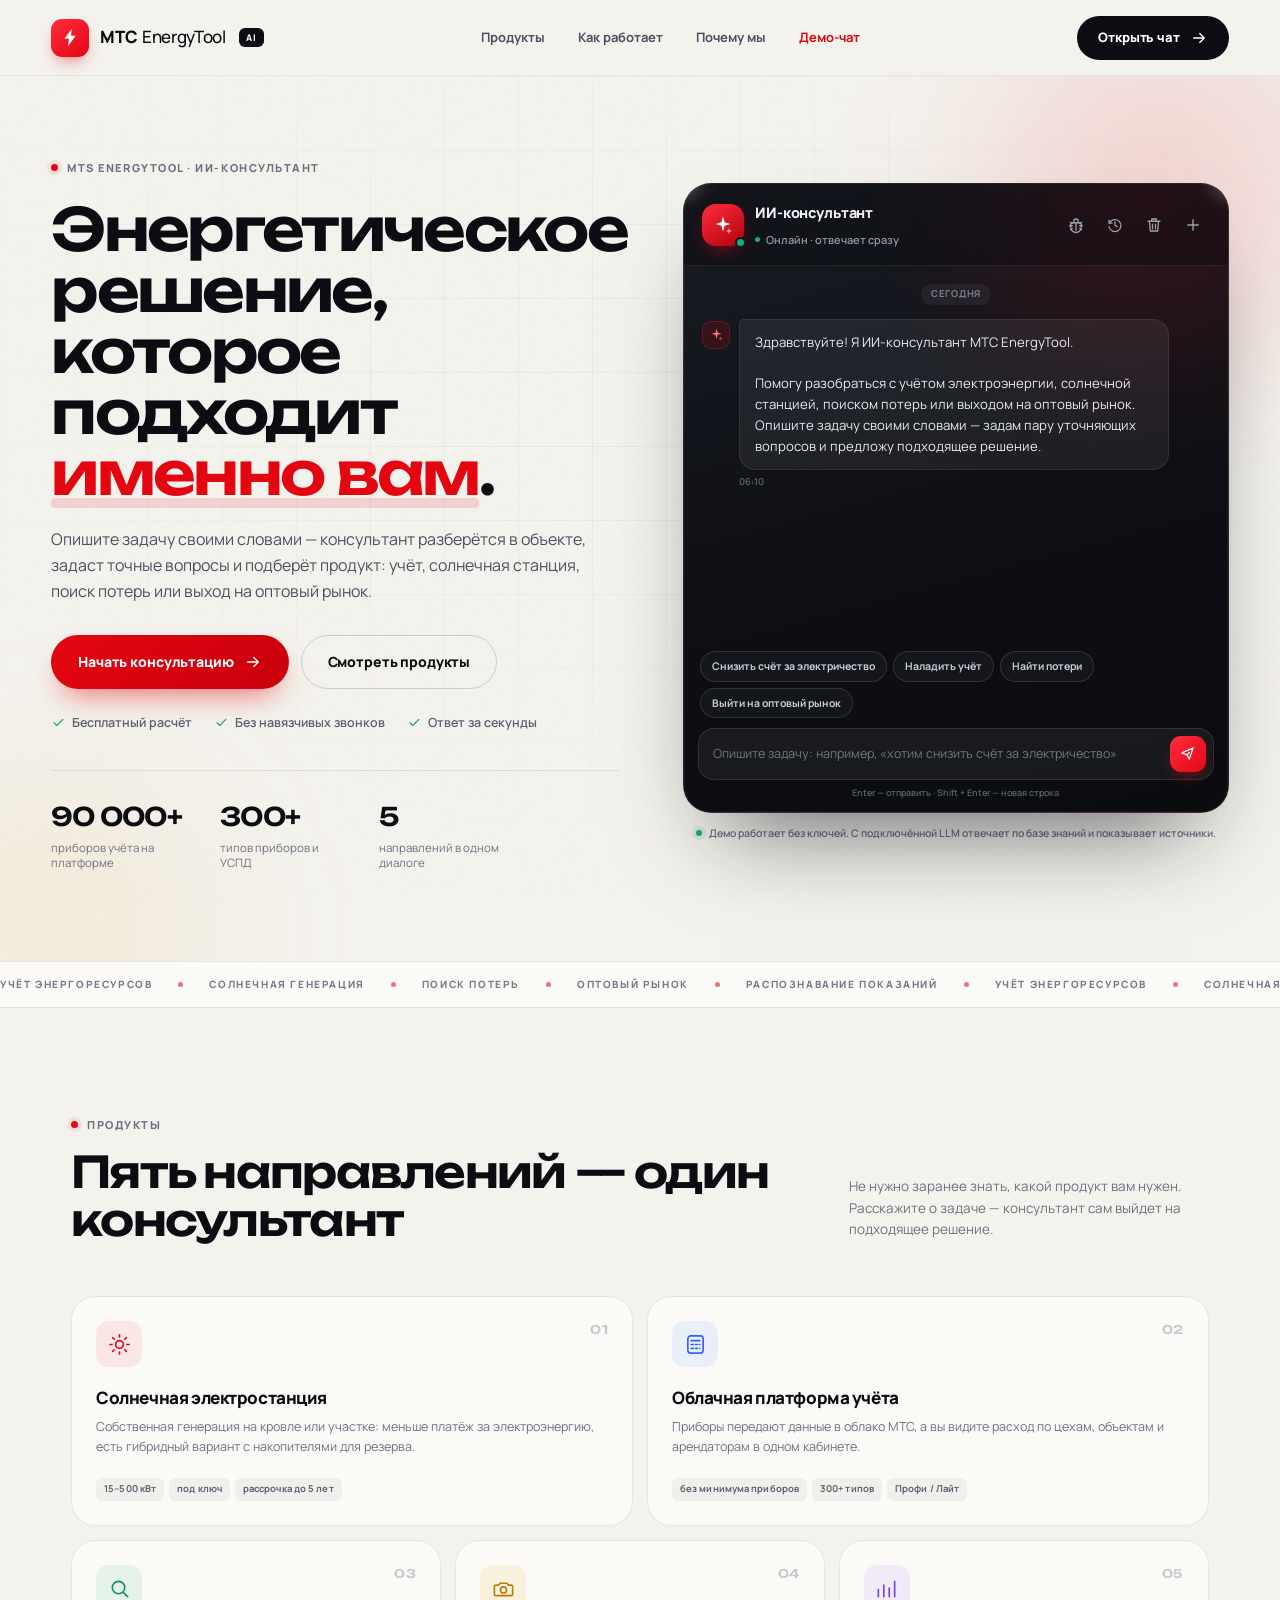
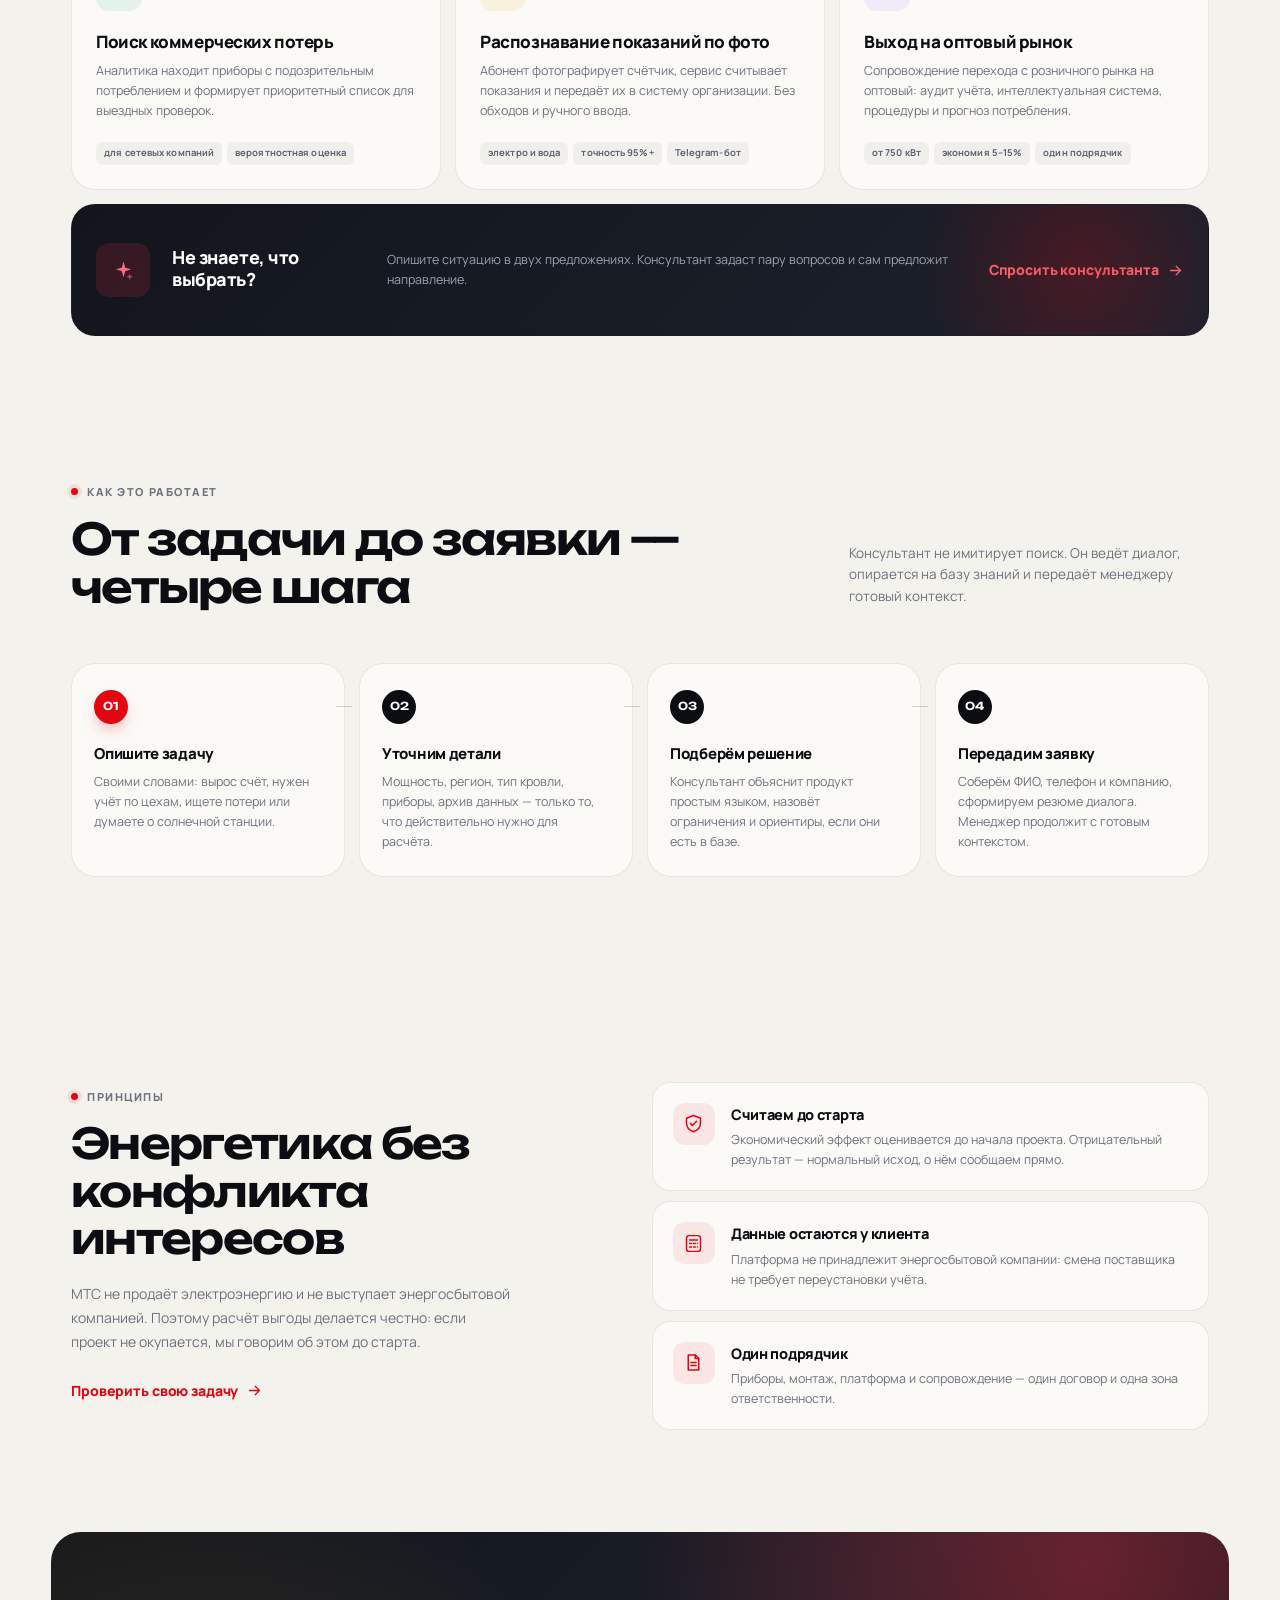
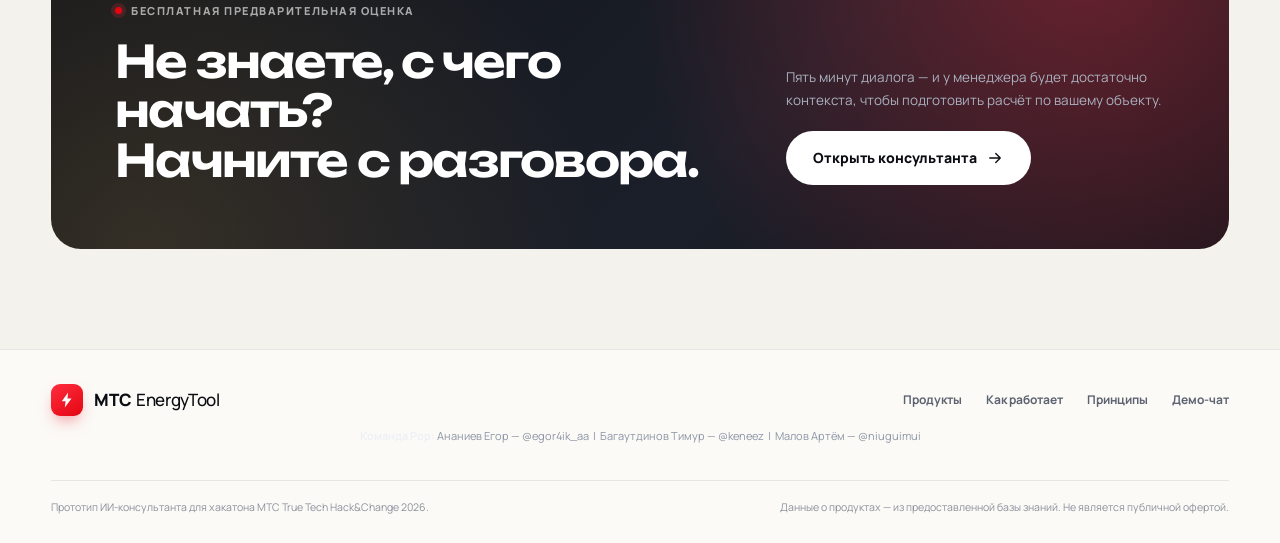
==== commit 390b38e1: "feat: add team contacts (Pop) to footer and presentation slide" ====
--- a/static/index.html
+++ b/static/index.html
@@ -280,6 +280,12 @@
         <a href="#chat" data-focus-chat>Демо-чат</a>
       </div>
     </div>
+    <div class="footer-team">
+      <strong>Команда Pop:</strong>
+      Ананиев Егор — @egor4ik_aa &nbsp;|&nbsp;
+      Багаутдинов Тимур — @keneez &nbsp;|&nbsp;
+      Малов Артём — @niuguimui
+    </div>
     <div class="footer-bottom">
       <span>Прототип ИИ-консультанта для хакатона МТС True Tech Hack&amp;Change 2026.</span>
       <span>Данные о продуктах — из предоставленной базы знаний. Не является публичной офертой.</span>
--- a/static/styles.css
+++ b/static/styles.css
@@ -2018,3 +2018,13 @@
     scroll-behavior: auto !important;
   }
 }
+
+
+.footer-team {
+  padding: 10px 0;
+  text-align: center;
+  font-size: 11px;
+  color: #8c94a4;
+  border-top: 1px solid rgba(255,255,255,0.06);
+}
+.footer-team strong { color: #eef0f5; }
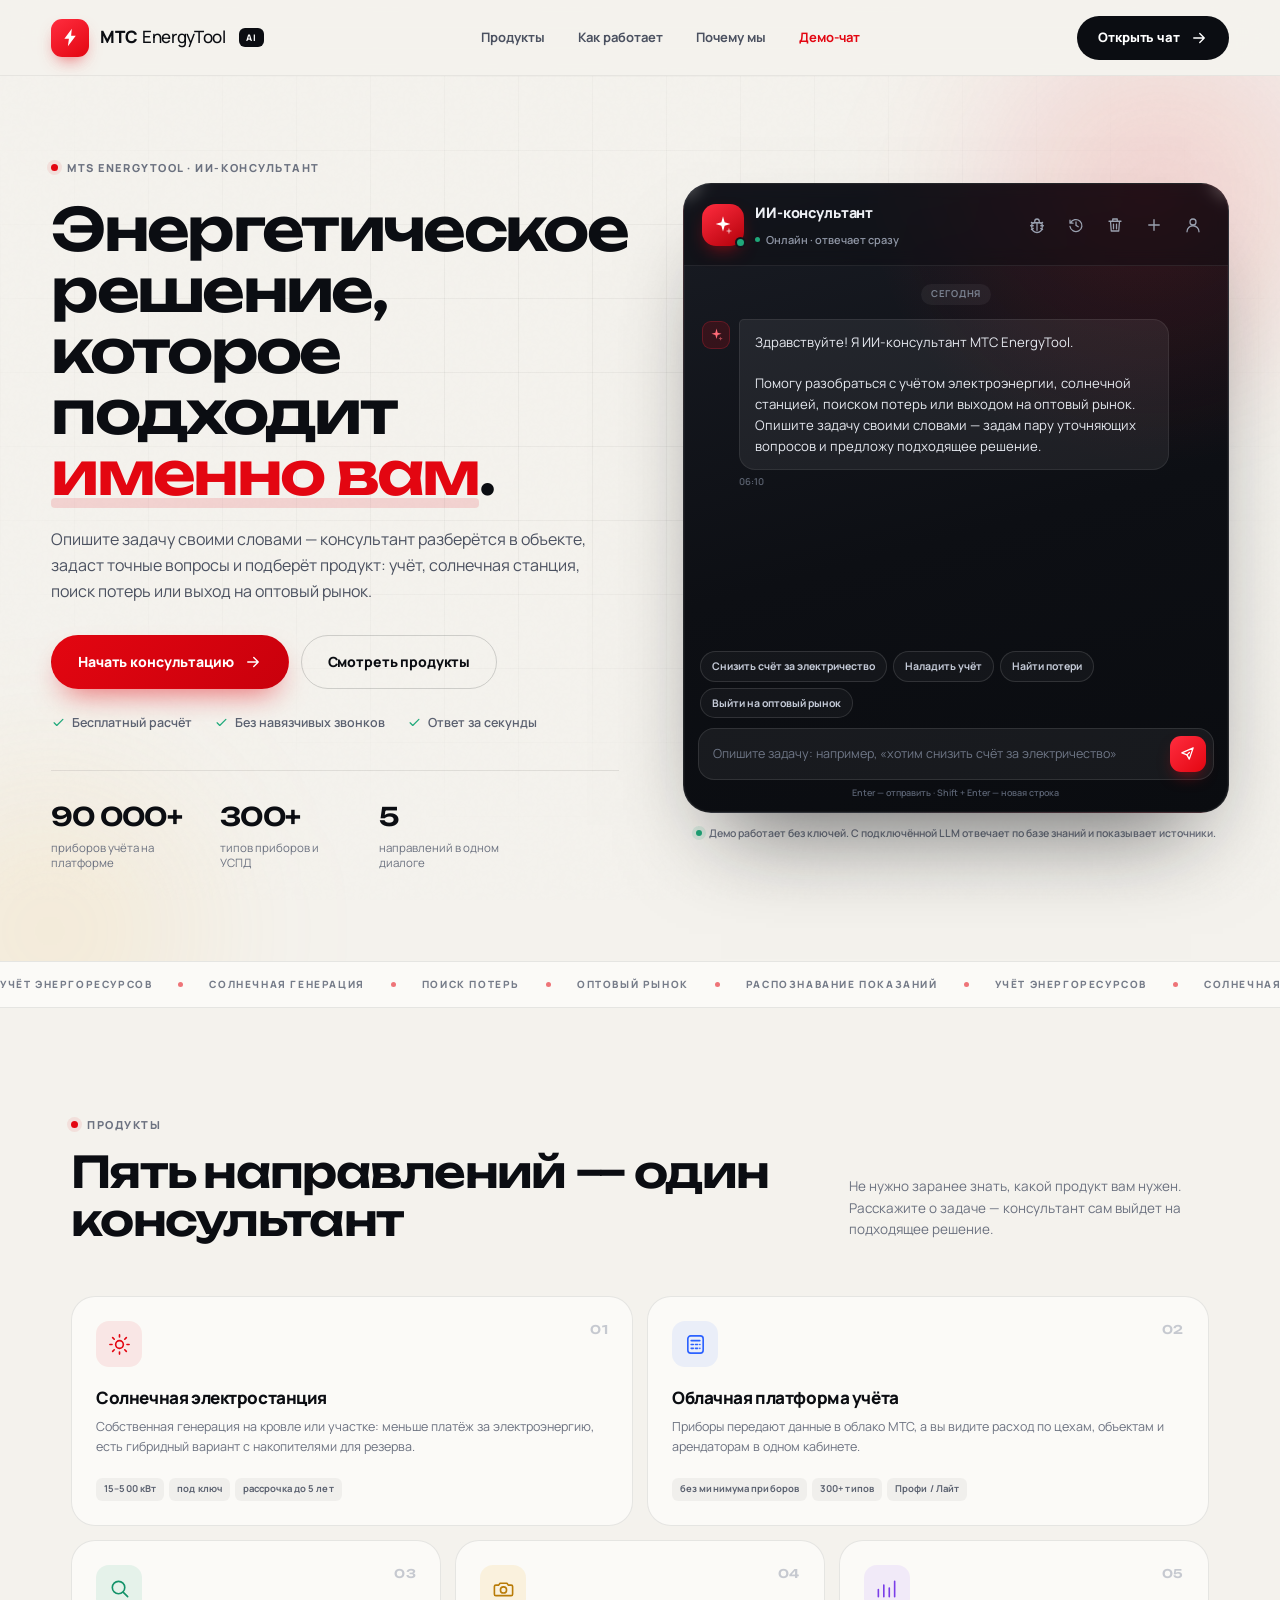
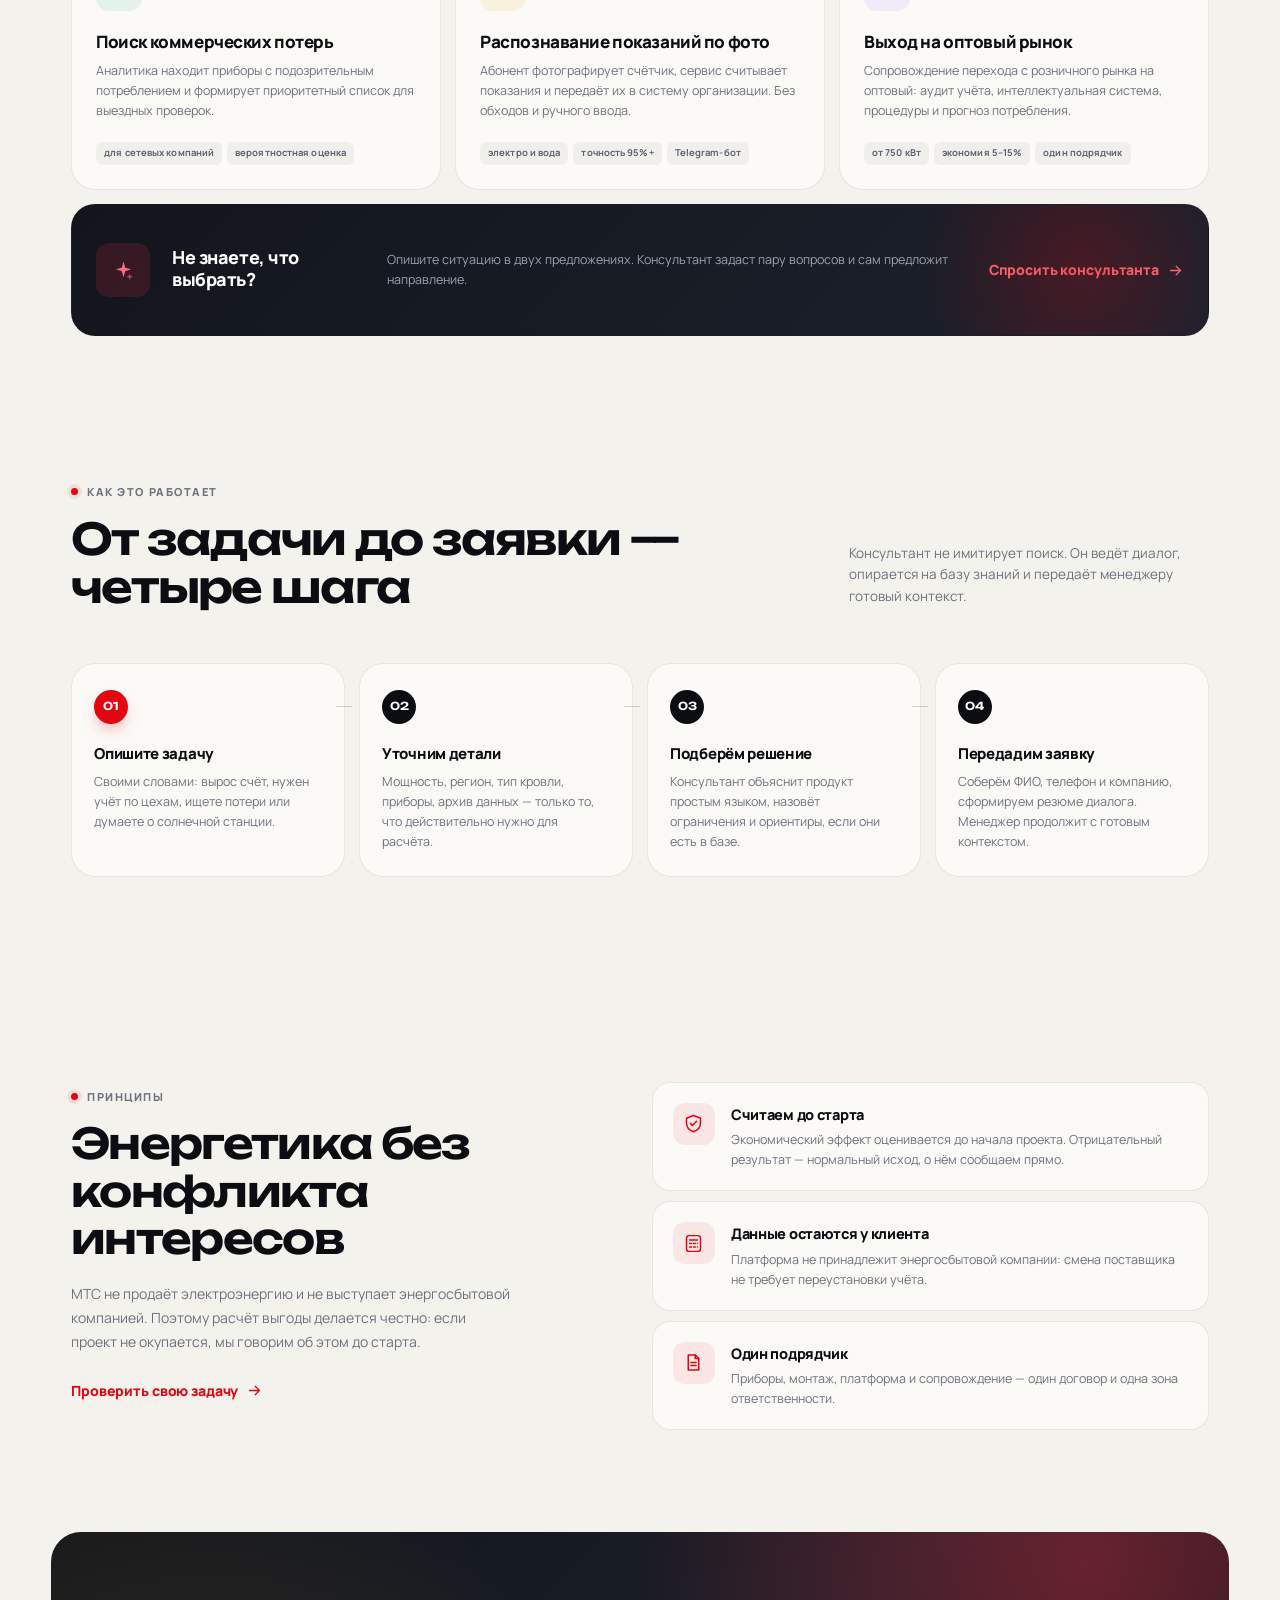
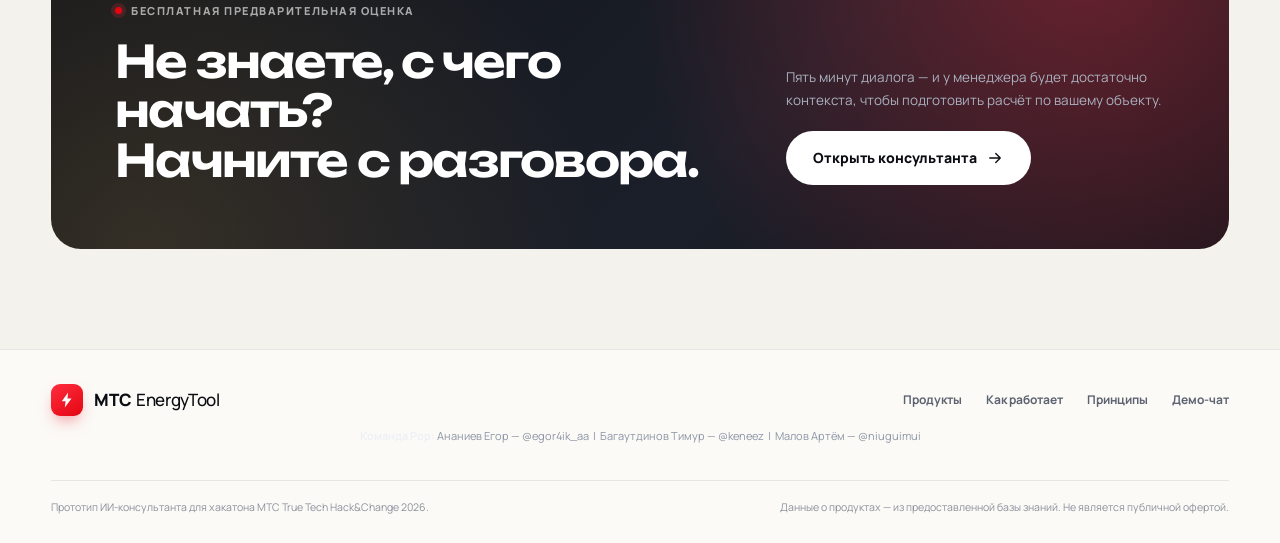
==== commit c0280022: "feat: personal cabinets (user + admin) - auth, profiles, leads management, copy/download/forward" ====
--- a/static/index.html
+++ b/static/index.html
@@ -9,7 +9,7 @@
   <link rel="preconnect" href="https://fonts.googleapis.com" />
   <link rel="preconnect" href="https://fonts.gstatic.com" crossorigin />
   <link href="https://fonts.googleapis.com/css2?family=Manrope:wght@400;500;600;700;800&family=Unbounded:wght@500;600;700&display=swap" rel="stylesheet" />
-  <link rel="stylesheet" href="/static/styles.css?v=2" />
+  <link rel="stylesheet" href="/static/styles.css?v=6" />
   <link rel="icon" href="data:image/svg+xml,%3Csvg xmlns='http://www.w3.org/2000/svg' viewBox='0 0 64 64'%3E%3Crect width='64' height='64' rx='16' fill='%23E30611'/%3E%3Cpath d='M35 10 18 36h11l-2 18 19-28H34l1-16Z' fill='white'/%3E%3C/svg%3E" />
 </head>
 <body>
@@ -31,6 +31,7 @@
     <symbol id="i-check" viewBox="0 0 24 24"><path d="m5 12.5 4.2 4.2L19 7" fill="none" stroke="currentColor" stroke-width="2" stroke-linecap="round" stroke-linejoin="round"/></symbol>
     <symbol id="i-doc" viewBox="0 0 24 24"><path d="M6 3.5h8l4 4v13H6v-17Z" fill="none" stroke="currentColor" stroke-width="1.7" stroke-linejoin="round"/><path d="M14 3.5v4h4M9 12h6M9 15.5h6" fill="none" stroke="currentColor" stroke-width="1.7" stroke-linecap="round"/></symbol>
     <symbol id="i-bolt" viewBox="0 0 24 24"><path d="M13.5 2 5 13.5h5.2L9 22l9-12h-5.3L13.5 2Z" fill="currentColor"/></symbol>
+<symbol id="i-user" viewBox="0 0 24 24"><circle cx="12" cy="8" r="4" fill="none" stroke="currentColor" stroke-width="1.7"/><path d="M4 21c0-4.4 3.6-8 8-8s8 3.6 8 8" fill="none" stroke="currentColor" stroke-width="1.7" stroke-linecap="round"/></symbol>
 <symbol id="i-trash" viewBox="0 0 24 24"><path d="M4 7h16M9 7V4h6v3M6 7l1 13h10l1-13M10 11v6M14 11v6" fill="none" stroke="currentColor" stroke-width="1.7" stroke-linecap="round" stroke-linejoin="round"/></symbol>
   </svg>
 
@@ -94,6 +95,7 @@
                 <button class="icon-btn" id="historyToggle" title="История диалогов" aria-label="История диалогов"><svg class="icon"><use href="#i-history"></use></svg></button>
                 <button class="icon-btn" id="clearHistory" onclick="clearHistoryDialog()" title="Очистить всю историю" aria-label="Очистить историю"><svg class="icon"><use href="#i-trash"></use></svg></button>
                 <button class="icon-btn" id="newDialog" title="Новый диалог" aria-label="Новый диалог"><svg class="icon"><use href="#i-plus"></use></svg></button>
+                <button class="icon-btn" id="authToggle" onclick="openAuth()" title="Войти / Личный кабинет" aria-label="Войти"><svg class="icon"><use href="#i-user"></use></svg></button>
               </div>
             </div>
 
@@ -292,8 +294,37 @@
     </div>
   </footer>
 
+  <div class="auth-modal" id="authModal" hidden>
+    <div class="auth-card">
+      <div class="auth-head">
+        <strong id="authTitle">Вход</strong>
+        <button class="icon-btn" id="authClose" aria-label="Закрыть"><svg class="icon"><use href="#i-close"></use></svg></button>
+      </div>
+      <form class="auth-form" id="authForm">
+        <div class="lead-field"><input name="username" type="text" placeholder="Логин" required autocomplete="username"></div>
+        <div class="lead-field"><input name="password" type="password" placeholder="Пароль" required autocomplete="current-password"></div>
+        <div class="lead-field" id="authNameField" hidden><input name="name" type="text" placeholder="Имя"></div>
+        <div class="lead-field" id="authPhoneField" hidden><input name="phone" type="tel" placeholder="+7 999 123-45-67"></div>
+        <div class="lead-field" id="authCompanyField" hidden><input name="company" type="text" placeholder="Компания"></div>
+        <button class="lead-submit" type="submit" id="authSubmit">Войти</button>
+      </form>
+      <button class="auth-switch" id="authSwitch" type="button">Нет аккаунта? Зарегистрироваться</button>
+      <div class="auth-error" id="authError" hidden></div>
+    </div>
+  </div>
+
+  <div class="cabinet-modal" id="cabinetModal" hidden>
+    <div class="cabinet-card">
+      <div class="auth-head">
+        <strong id="cabinetTitle">Личный кабинет</strong>
+        <button class="icon-btn" id="cabinetClose" aria-label="Закрыть"><svg class="icon"><use href="#i-close"></use></svg></button>
+      </div>
+      <div class="cabinet-body" id="cabinetBody"></div>
+    </div>
+  </div>
+
   <div class="toast" id="toast" role="status" aria-live="polite"></div>
 
-  <script src="/static/app.js?v=2" defer></script>
+  <script src="/static/app.js?v=6" defer></script>
 </body>
 </html>
--- a/static/styles.css
+++ b/static/styles.css
@@ -2028,3 +2028,26 @@
   border-top: 1px solid rgba(255,255,255,0.06);
 }
 .footer-team strong { color: #eef0f5; }
+
+.auth-modal, .cabinet-modal {
+  position: fixed; inset: 0; background: rgba(0,0,0,0.6); z-index: 100;
+  display: flex; align-items: center; justify-content: center;
+}
+.auth-modal[hidden], .cabinet-modal[hidden] { display: none; }
+.auth-card, .cabinet-card {
+  background: #1a1d24; border-radius: 16px; padding: 20px; width: 360px; max-width: 90vw;
+  max-height: 80vh; overflow-y: auto; border: 1px solid rgba(255,255,255,0.1);
+}
+.auth-head { display: flex; justify-content: space-between; align-items: center; margin-bottom: 12px; }
+.auth-head strong { color: #fff; font-size: 16px; }
+.auth-form .lead-field { margin-bottom: 8px; }
+.auth-switch { background: none; border: 0; color: #ff6b78; font-size: 11px; cursor: pointer; margin-top: 8px; }
+.auth-error { color: #ff6b78; font-size: 11px; margin-top: 8px; }
+.cabinet-body { font-size: 12px; color: #eef0f5; }
+.cabinet-body h3 { color: #ff6b78; font-size: 13px; margin: 12px 0 4px; }
+.cabinet-body table { width: 100%; border-collapse: collapse; font-size: 11px; }
+.cabinet-body th, .cabinet-body td { border: 1px solid rgba(255,255,255,0.1); padding: 4px 6px; }
+.cabinet-body th { background: rgba(255,255,255,0.05); }
+.cabinet-body .lead-item { background: rgba(255,255,255,0.04); border-radius: 8px; padding: 8px; margin-bottom: 8px; }
+.cabinet-body .lead-item strong { color: #fff; }
+.cabinet-body .btn-sm { height: 24px; padding: 0 8px; font-size: 10px; border-radius: 6px; border: 0; background: rgba(255,255,255,0.1); color: #fff; cursor: pointer; margin-right: 4px; }
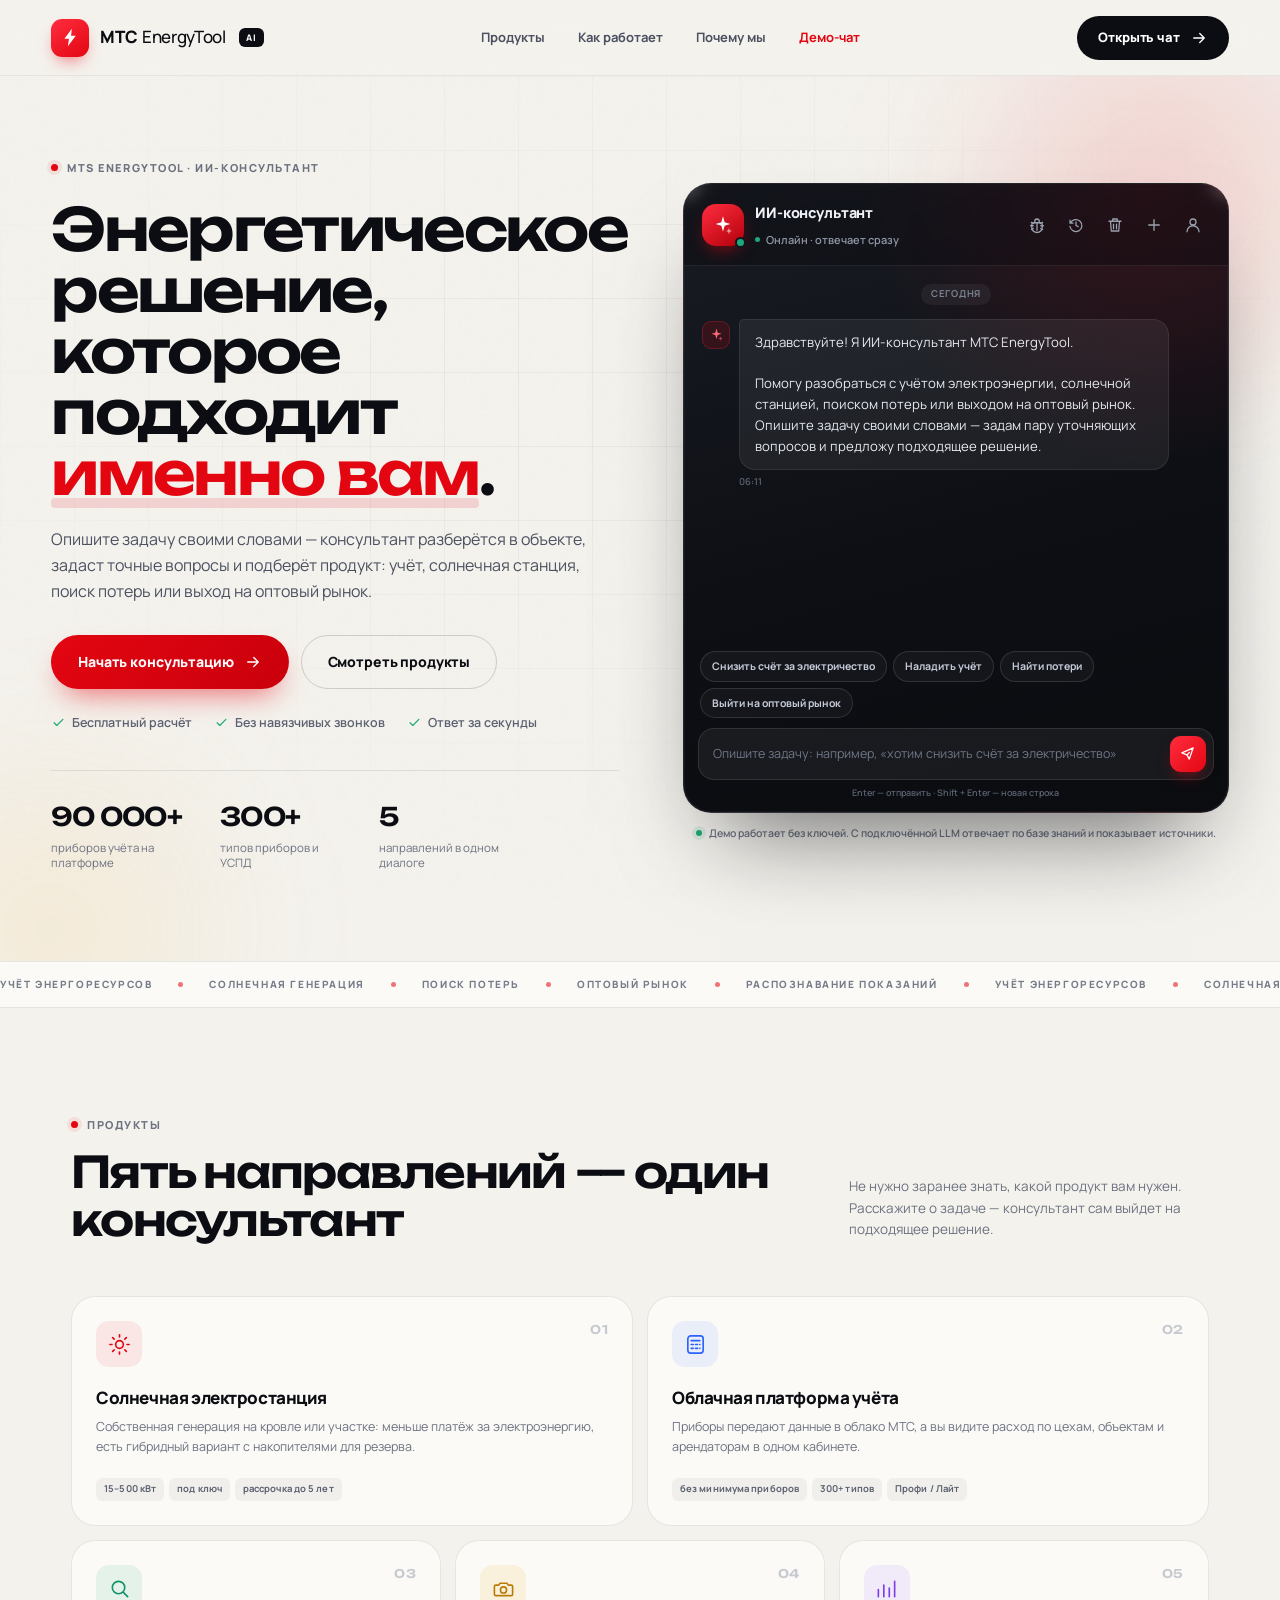
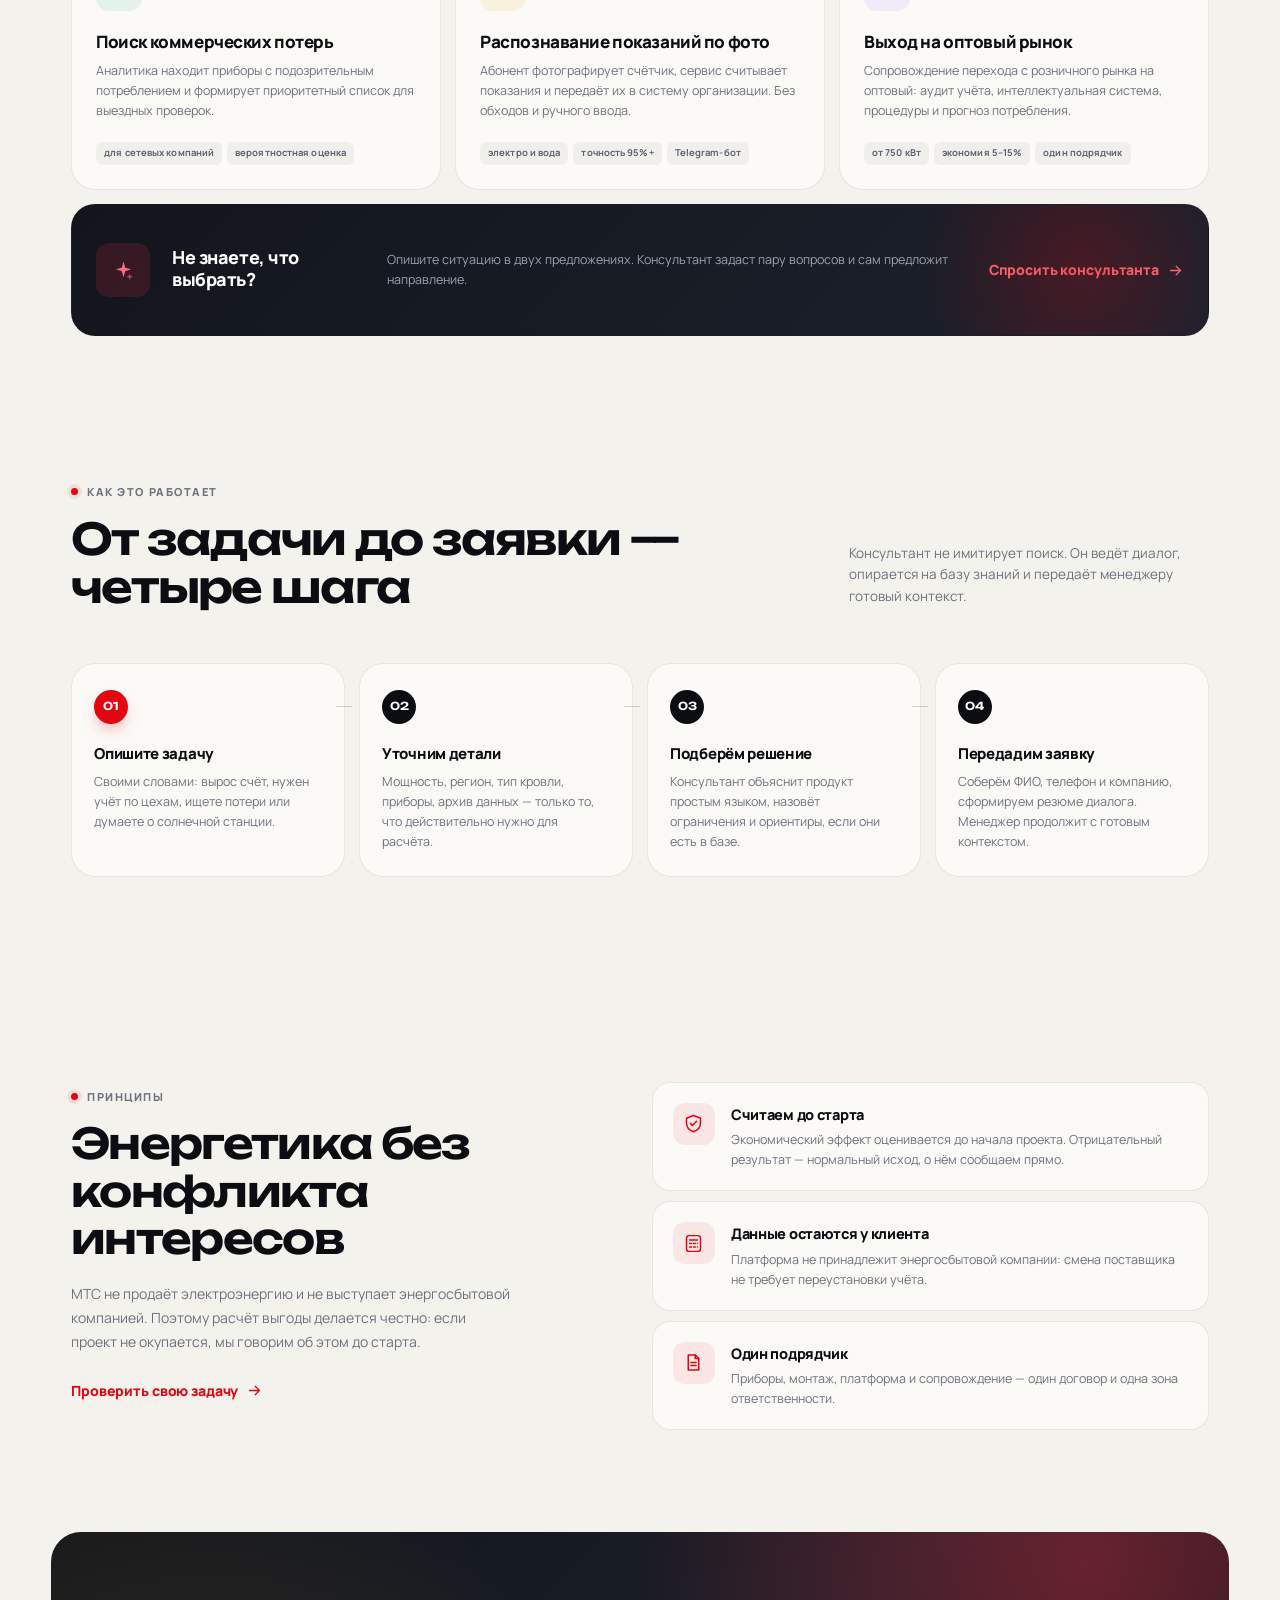
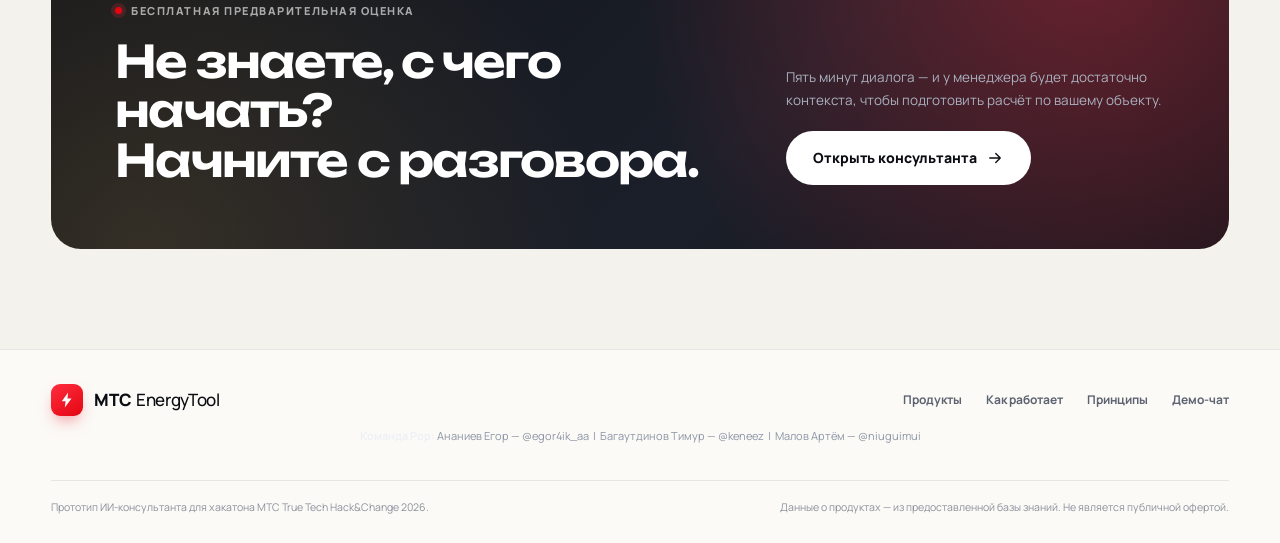
==== commit b1cea2e5: "feat: add logout button + fix auth modal open (context-aware lead escalation already in place)" ====
--- a/static/index.html
+++ b/static/index.html
@@ -28,6 +28,7 @@
     <symbol id="i-bug" viewBox="0 0 24 24"><path d="M8 9h8a3 3 0 0 1 3 3v3a7 7 0 0 1-14 0v-3a3 3 0 0 1 3-3Z" fill="none" stroke="currentColor" stroke-width="1.7"/><path d="M9 9V7a3 3 0 0 1 6 0v2M3.5 13H7M17 13h3.5M4.5 8.5 7 10M19.5 8.5 17 10M4.5 18 7 16.5M19.5 18 17 16.5M12 9v10" fill="none" stroke="currentColor" stroke-width="1.7" stroke-linecap="round"/></symbol>
     <symbol id="i-history" viewBox="0 0 24 24"><path d="M4 5.5v4h4M4.6 9.5A8 8 0 1 1 4 14" fill="none" stroke="currentColor" stroke-width="1.7" stroke-linecap="round" stroke-linejoin="round"/><path d="M12 8v4.5l3 1.8" fill="none" stroke="currentColor" stroke-width="1.7" stroke-linecap="round"/></symbol>
     <symbol id="i-close" viewBox="0 0 24 24"><path d="m6 6 12 12M18 6 6 18" fill="none" stroke="currentColor" stroke-width="1.8" stroke-linecap="round"/></symbol>
+<symbol id="i-logout" viewBox="0 0 24 24"><path d="M9 21H5a2 2 0 0 1-2-2V5a2 2 0 0 1 2-2h4M16 17l5-5-5-5M21 12H9" fill="none" stroke="currentColor" stroke-width="1.7" stroke-linecap="round" stroke-linejoin="round"/></symbol>
     <symbol id="i-check" viewBox="0 0 24 24"><path d="m5 12.5 4.2 4.2L19 7" fill="none" stroke="currentColor" stroke-width="2" stroke-linecap="round" stroke-linejoin="round"/></symbol>
     <symbol id="i-doc" viewBox="0 0 24 24"><path d="M6 3.5h8l4 4v13H6v-17Z" fill="none" stroke="currentColor" stroke-width="1.7" stroke-linejoin="round"/><path d="M14 3.5v4h4M9 12h6M9 15.5h6" fill="none" stroke="currentColor" stroke-width="1.7" stroke-linecap="round"/></symbol>
     <symbol id="i-bolt" viewBox="0 0 24 24"><path d="M13.5 2 5 13.5h5.2L9 22l9-12h-5.3L13.5 2Z" fill="currentColor"/></symbol>
@@ -317,7 +318,10 @@
     <div class="cabinet-card">
       <div class="auth-head">
         <strong id="cabinetTitle">Личный кабинет</strong>
-        <button class="icon-btn" id="cabinetClose" aria-label="Закрыть"><svg class="icon"><use href="#i-close"></use></svg></button>
+        <div style="display:flex;gap:6px">
+          <button class="icon-btn" id="cabinetLogout" onclick="logout()" title="Выйти" aria-label="Выйти"><svg class="icon"><use href="#i-logout"></use></svg></button>
+          <button class="icon-btn" id="cabinetClose" aria-label="Закрыть"><svg class="icon"><use href="#i-close"></use></svg></button>
+        </div>
       </div>
       <div class="cabinet-body" id="cabinetBody"></div>
     </div>
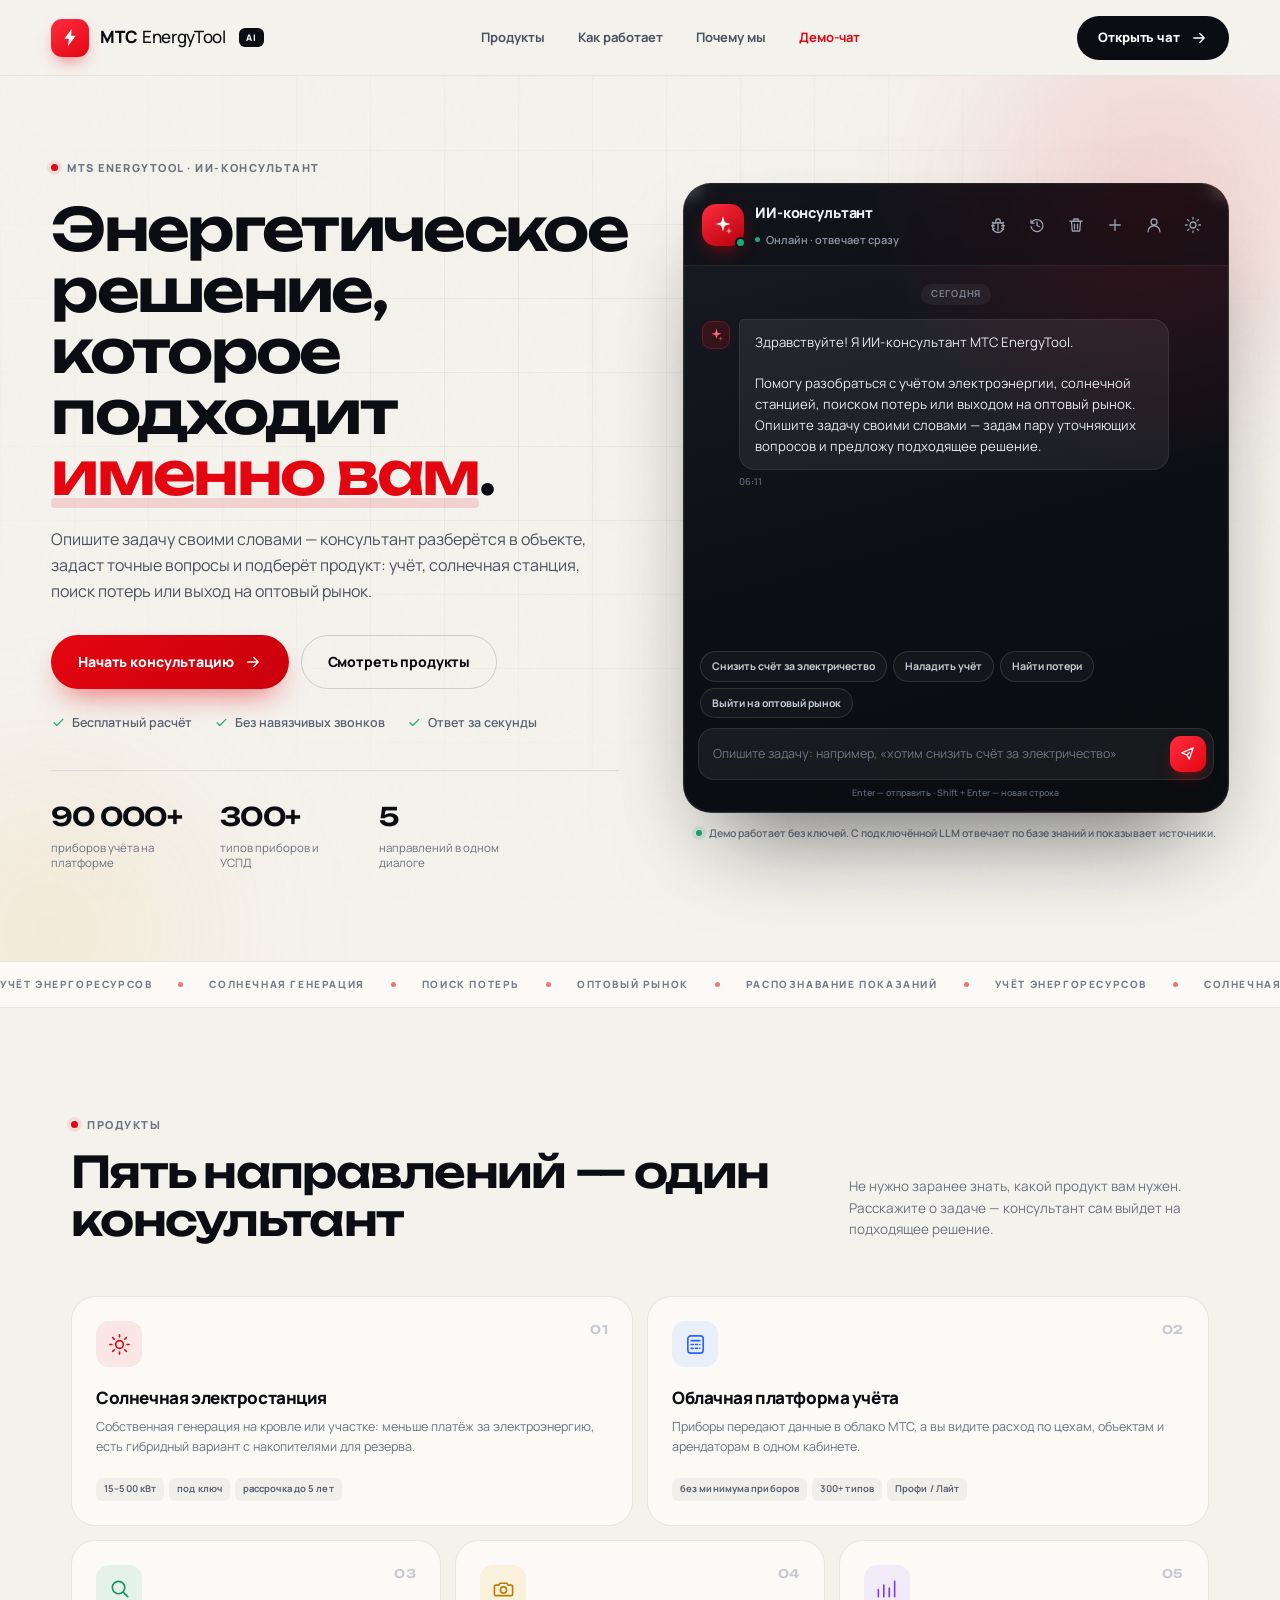
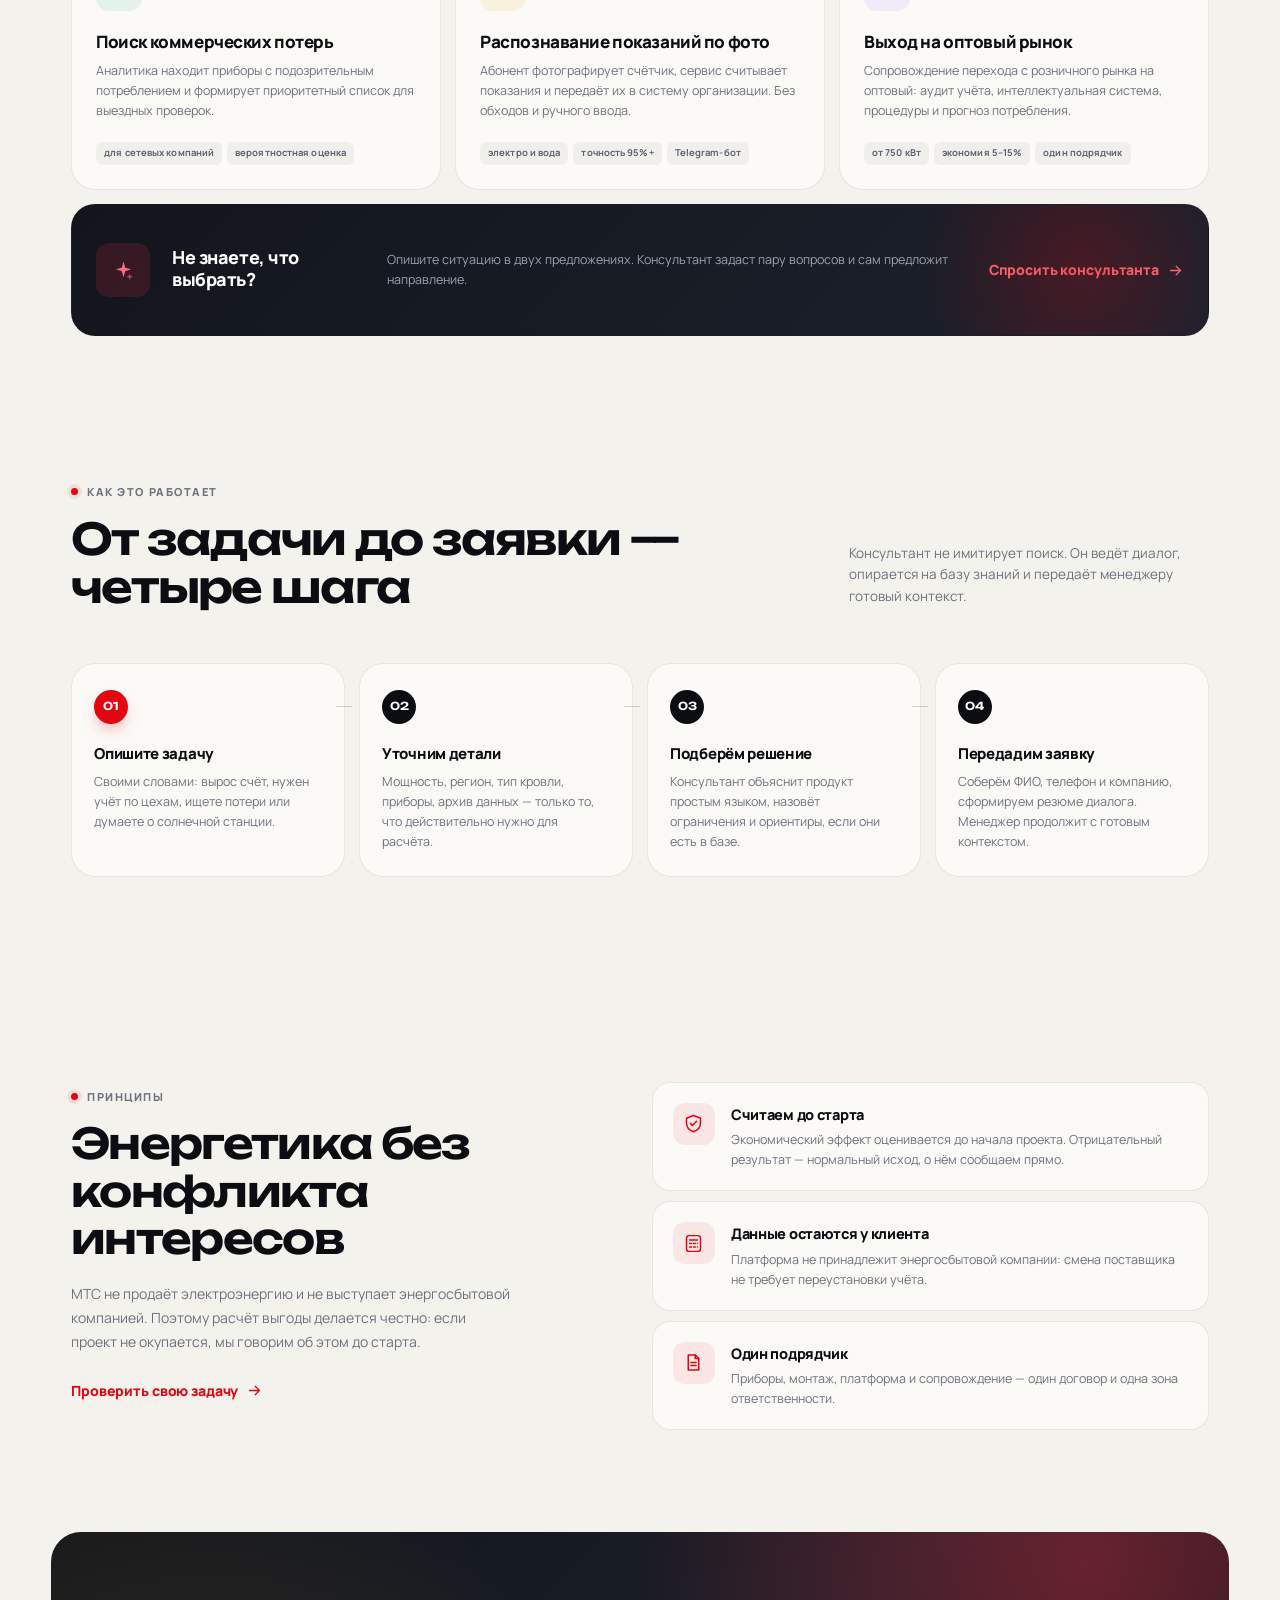
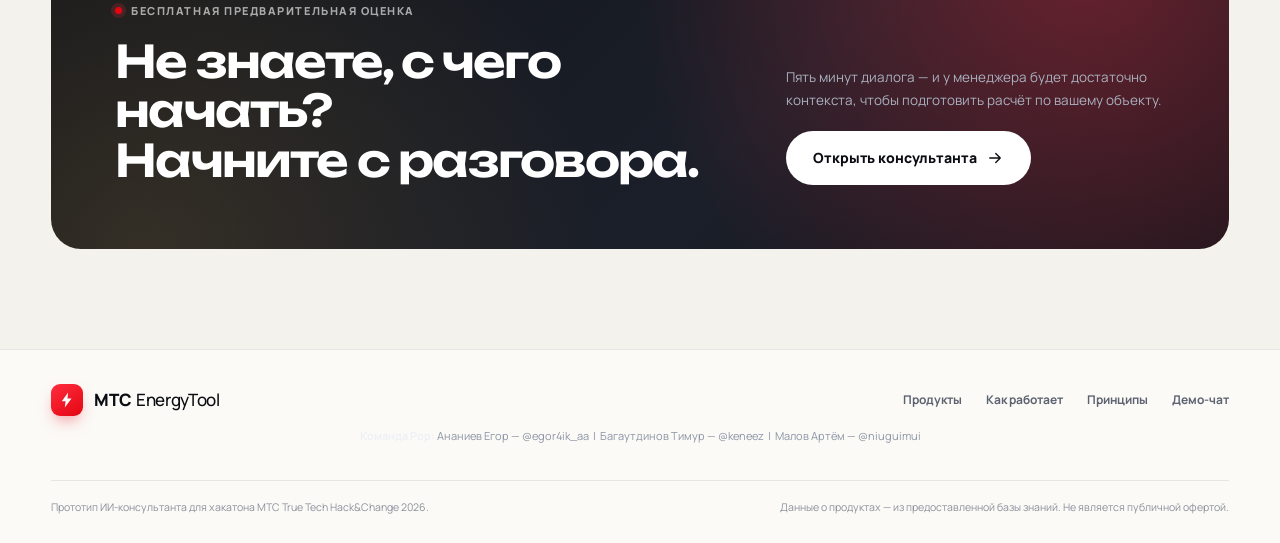
==== commit 5d914a14: "feat: separate admin page (/admin) with readable lead summaries, copy/download/forward buttons, ligh" ====
--- a/static/index.html
+++ b/static/index.html
@@ -97,6 +97,7 @@
                 <button class="icon-btn" id="clearHistory" onclick="clearHistoryDialog()" title="Очистить всю историю" aria-label="Очистить историю"><svg class="icon"><use href="#i-trash"></use></svg></button>
                 <button class="icon-btn" id="newDialog" title="Новый диалог" aria-label="Новый диалог"><svg class="icon"><use href="#i-plus"></use></svg></button>
                 <button class="icon-btn" id="authToggle" onclick="openAuth()" title="Войти / Личный кабинет" aria-label="Войти"><svg class="icon"><use href="#i-user"></use></svg></button>
+                <button class="icon-btn" id="themeToggle" title="Тема" aria-label="Переключить тему"><svg class="icon"><use href="#i-sun"></use></svg></button>
               </div>
             </div>
 
--- a/static/styles.css
+++ b/static/styles.css
@@ -2051,3 +2051,19 @@
 .cabinet-body .lead-item { background: rgba(255,255,255,0.04); border-radius: 8px; padding: 8px; margin-bottom: 8px; }
 .cabinet-body .lead-item strong { color: #fff; }
 .cabinet-body .btn-sm { height: 24px; padding: 0 8px; font-size: 10px; border-radius: 6px; border: 0; background: rgba(255,255,255,0.1); color: #fff; cursor: pointer; margin-right: 4px; }
+
+/* Dark theme */
+html[data-theme="dark"] {
+  --ink: #eef0f5;
+  --ink-2: #cfd3dc;
+  --ink-3: #a0a6b3;
+  --paper: #0b0d12;
+  --paper-2: #151922;
+  --white: #ffffff;
+  --muted: #9298a5;
+  --muted-2: #6c7280;
+  --line: rgba(255,255,255,0.09);
+  --line-dark: rgba(255,255,255,0.08);
+  --shadow: 0 24px 70px -28px rgba(0,0,0,0.6);
+}
+html[data-theme="dark"] body { background: var(--paper); color: var(--ink); }
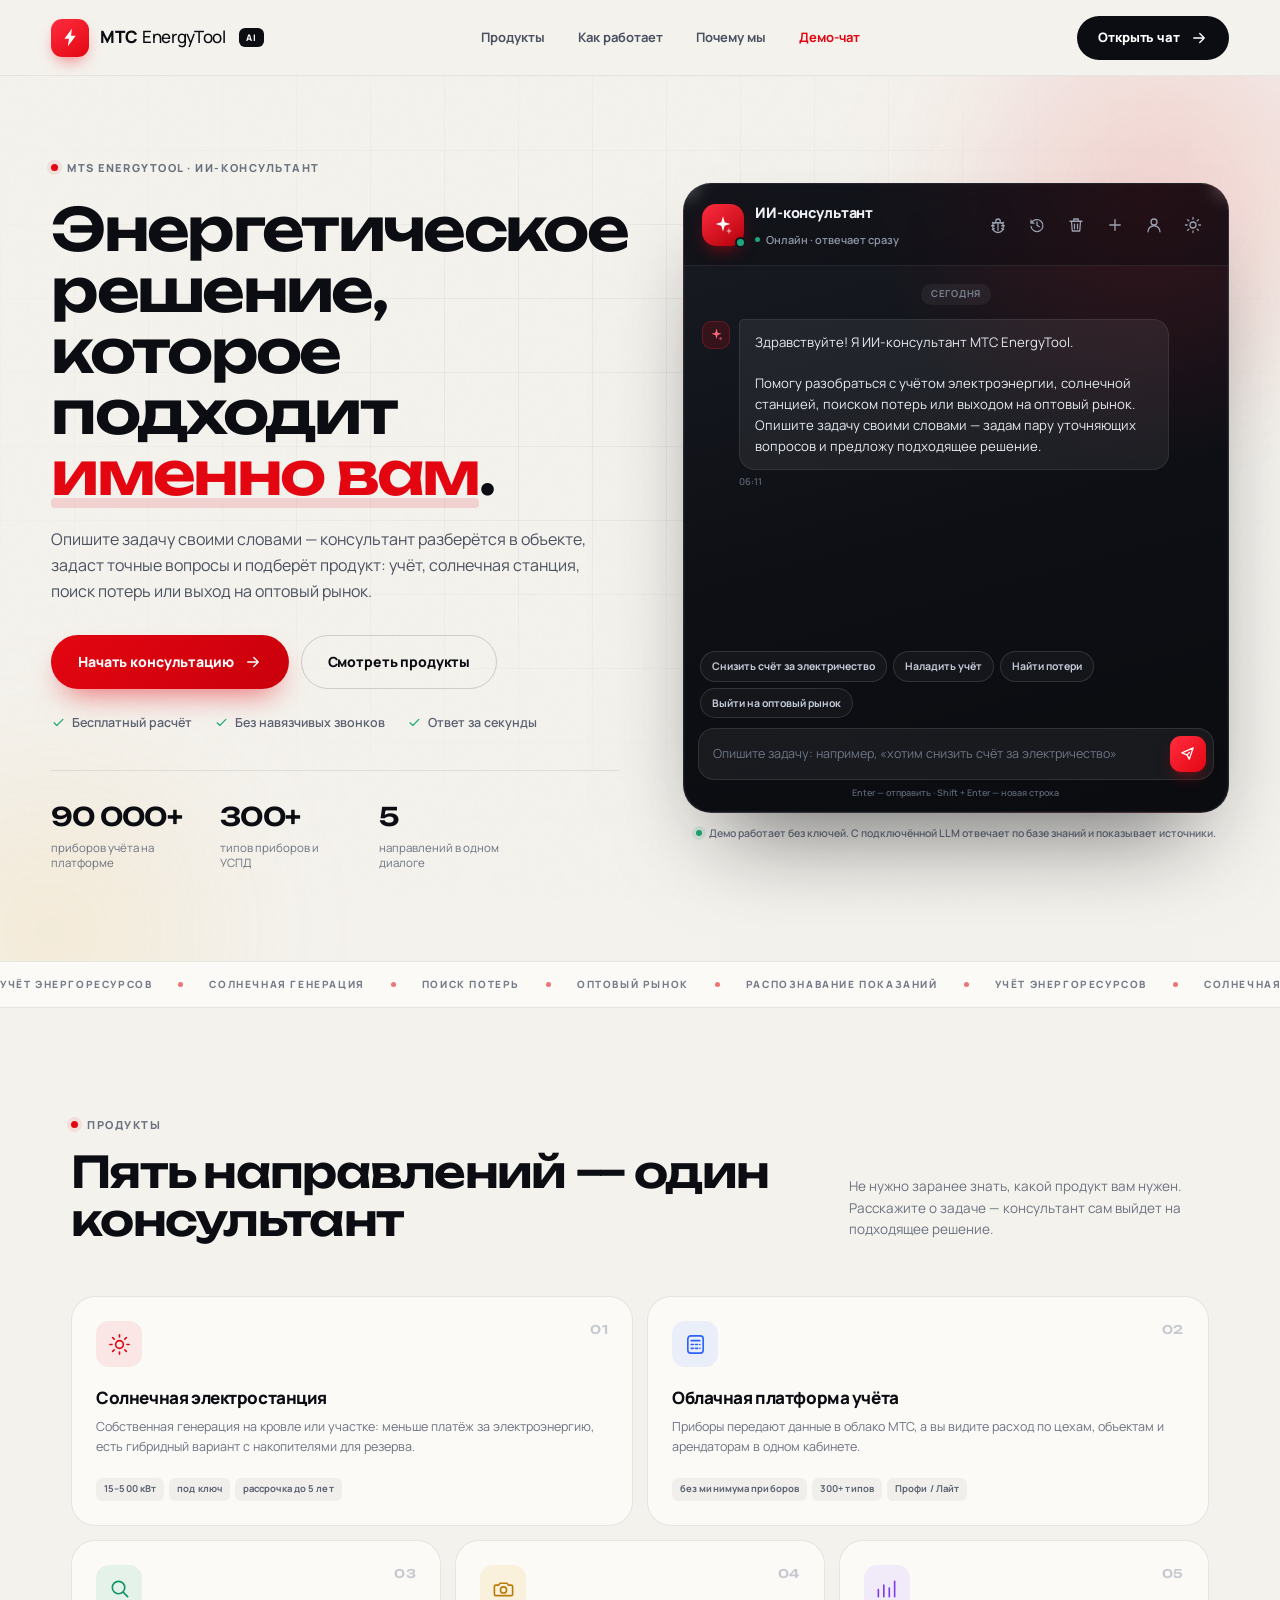
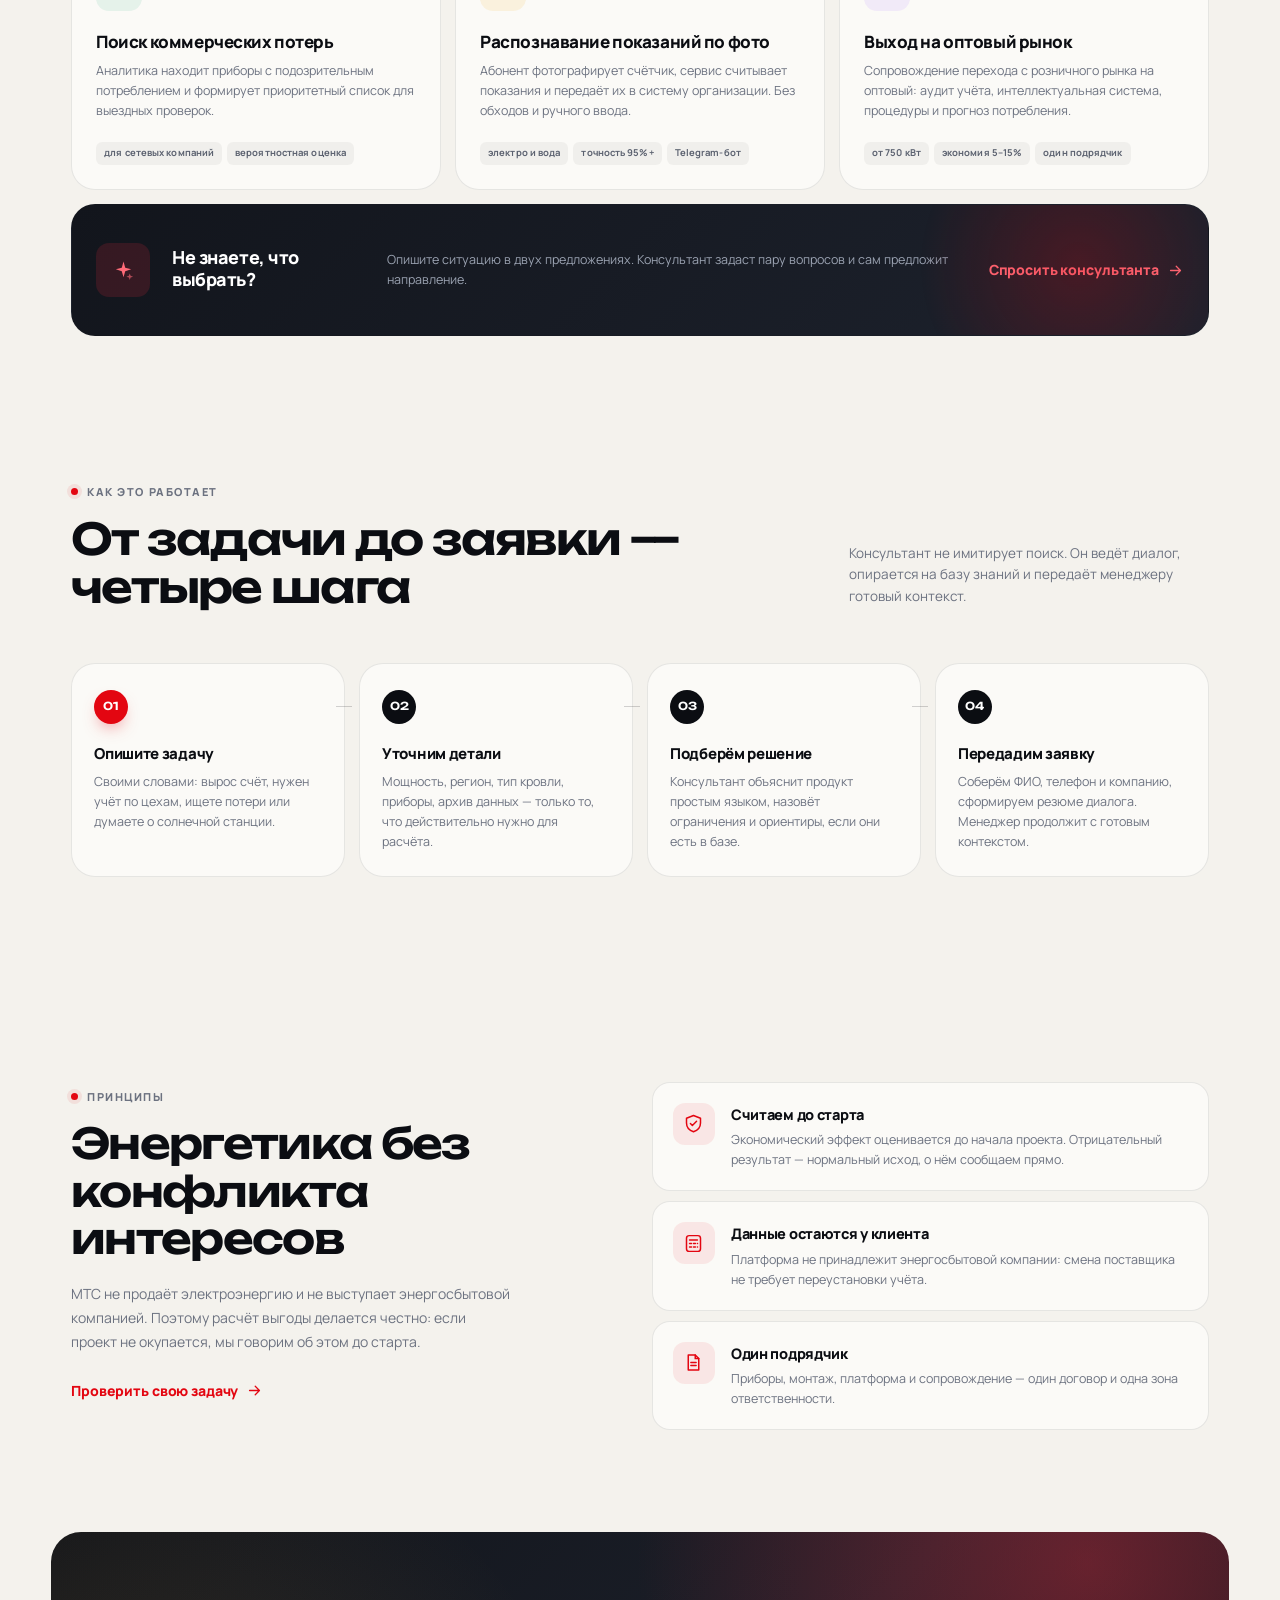
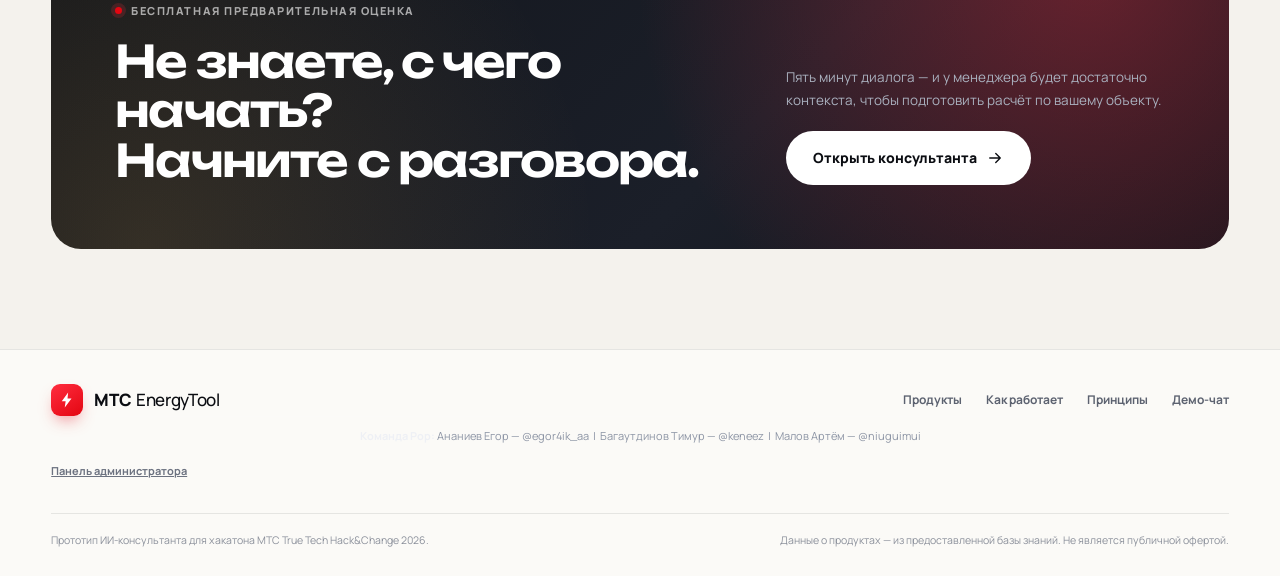
==== commit b259dc71: "feat: admin panel - collapsible lead summaries, open/closed status toggle, admin link in footer" ====
--- a/static/index.html
+++ b/static/index.html
@@ -9,7 +9,7 @@
   <link rel="preconnect" href="https://fonts.googleapis.com" />
   <link rel="preconnect" href="https://fonts.gstatic.com" crossorigin />
   <link href="https://fonts.googleapis.com/css2?family=Manrope:wght@400;500;600;700;800&family=Unbounded:wght@500;600;700&display=swap" rel="stylesheet" />
-  <link rel="stylesheet" href="/static/styles.css?v=6" />
+  <link rel="stylesheet" href="/static/styles.css?v=8" />
   <link rel="icon" href="data:image/svg+xml,%3Csvg xmlns='http://www.w3.org/2000/svg' viewBox='0 0 64 64'%3E%3Crect width='64' height='64' rx='16' fill='%23E30611'/%3E%3Cpath d='M35 10 18 36h11l-2 18 19-28H34l1-16Z' fill='white'/%3E%3C/svg%3E" />
 </head>
 <body>
@@ -290,6 +290,7 @@
       Багаутдинов Тимур — @keneez &nbsp;|&nbsp;
       Малов Артём — @niuguimui
     </div>
+    <div class="footer-links" style="text-align:center;padding:8px 0;font-size:11px"><a href="/admin" style="color:var(--muted);text-decoration:underline">Панель администратора</a></div>
     <div class="footer-bottom">
       <span>Прототип ИИ-консультанта для хакатона МТС True Tech Hack&amp;Change 2026.</span>
       <span>Данные о продуктах — из предоставленной базы знаний. Не является публичной офертой.</span>
@@ -308,6 +309,9 @@
         <div class="lead-field" id="authNameField" hidden><input name="name" type="text" placeholder="Имя"></div>
         <div class="lead-field" id="authPhoneField" hidden><input name="phone" type="tel" placeholder="+7 999 123-45-67"></div>
         <div class="lead-field" id="authCompanyField" hidden><input name="company" type="text" placeholder="Компания"></div>
+        <label style="display:flex;align-items:center;gap:6px;font-size:11px;color:var(--muted);margin:6px 0;cursor:pointer">
+          <input type="checkbox" id="authAdminMode"> Войти как администратор (откроет панель /admin)
+        </label>
         <button class="lead-submit" type="submit" id="authSubmit">Войти</button>
       </form>
       <button class="auth-switch" id="authSwitch" type="button">Нет аккаунта? Зарегистрироваться</button>
@@ -330,6 +334,6 @@
 
   <div class="toast" id="toast" role="status" aria-live="polite"></div>
 
-  <script src="/static/app.js?v=6" defer></script>
+  <script src="/static/app.js?v=8" defer></script>
 </body>
 </html>
